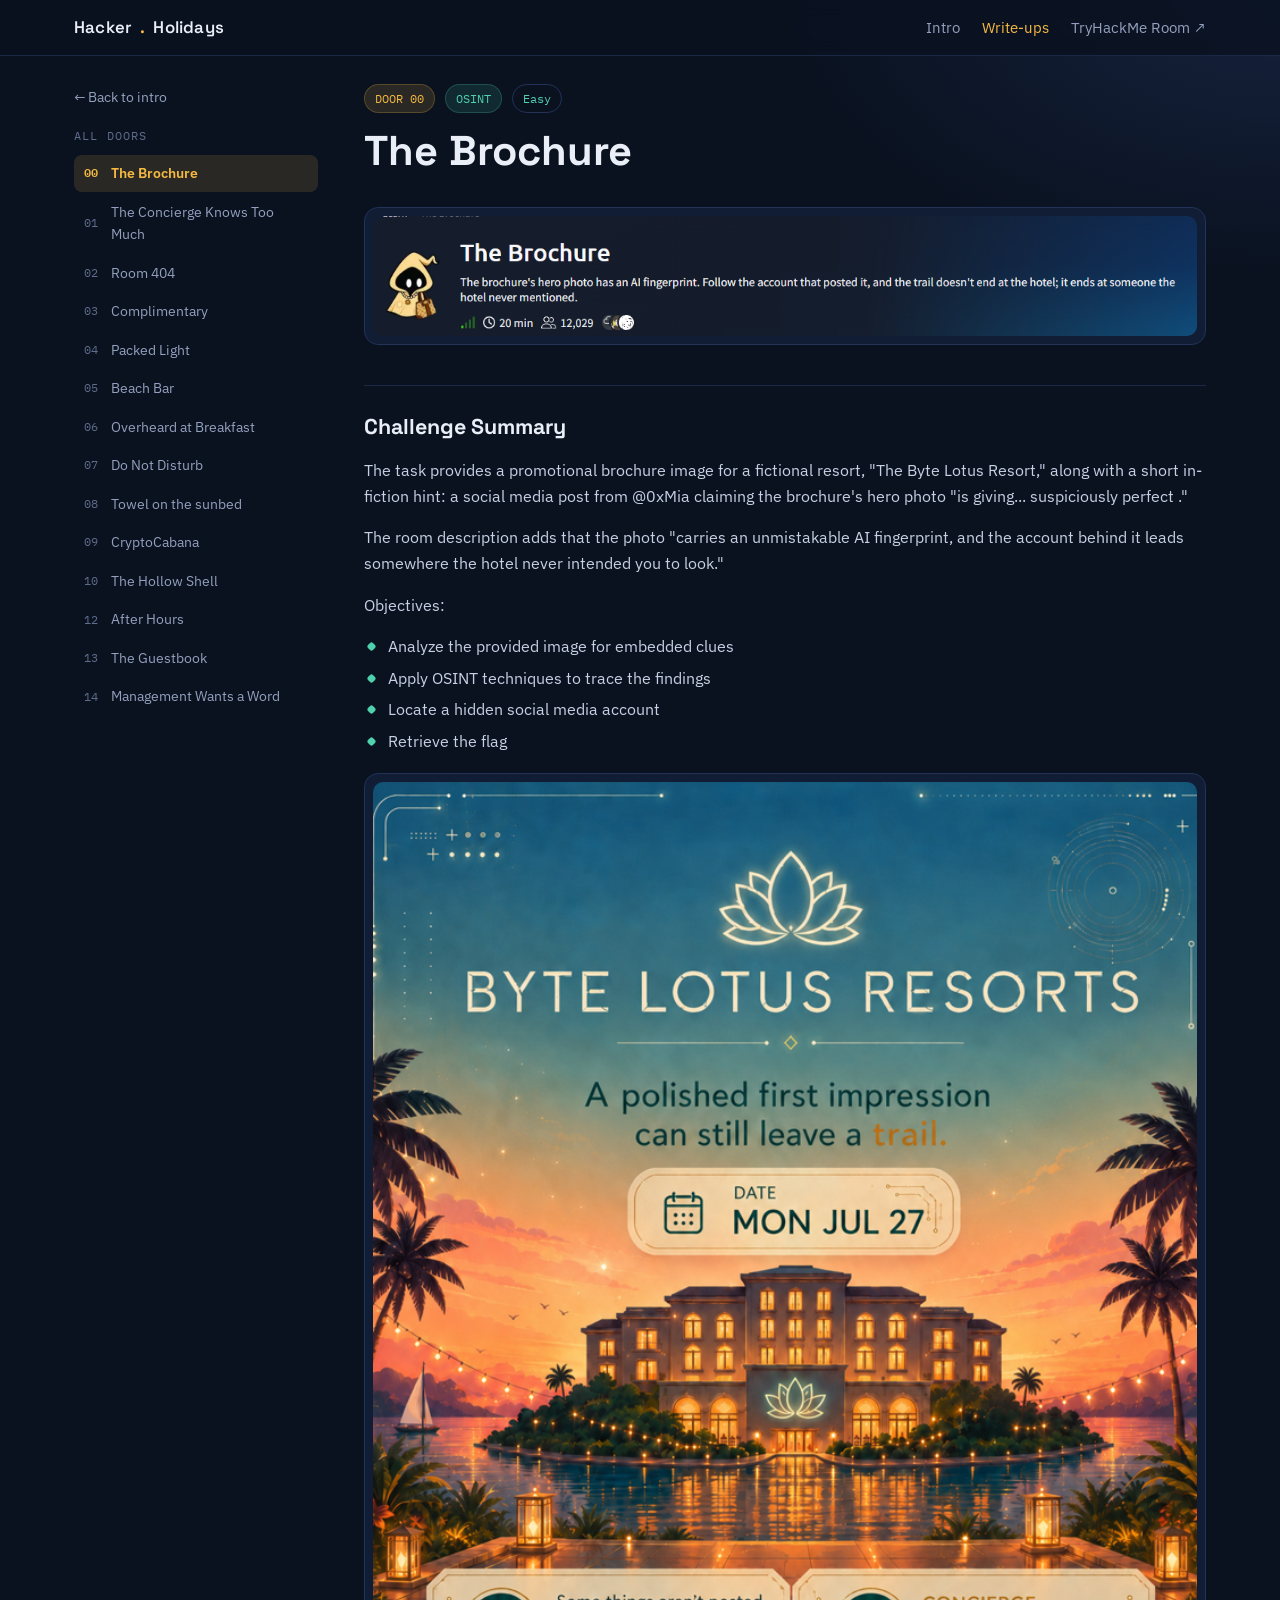
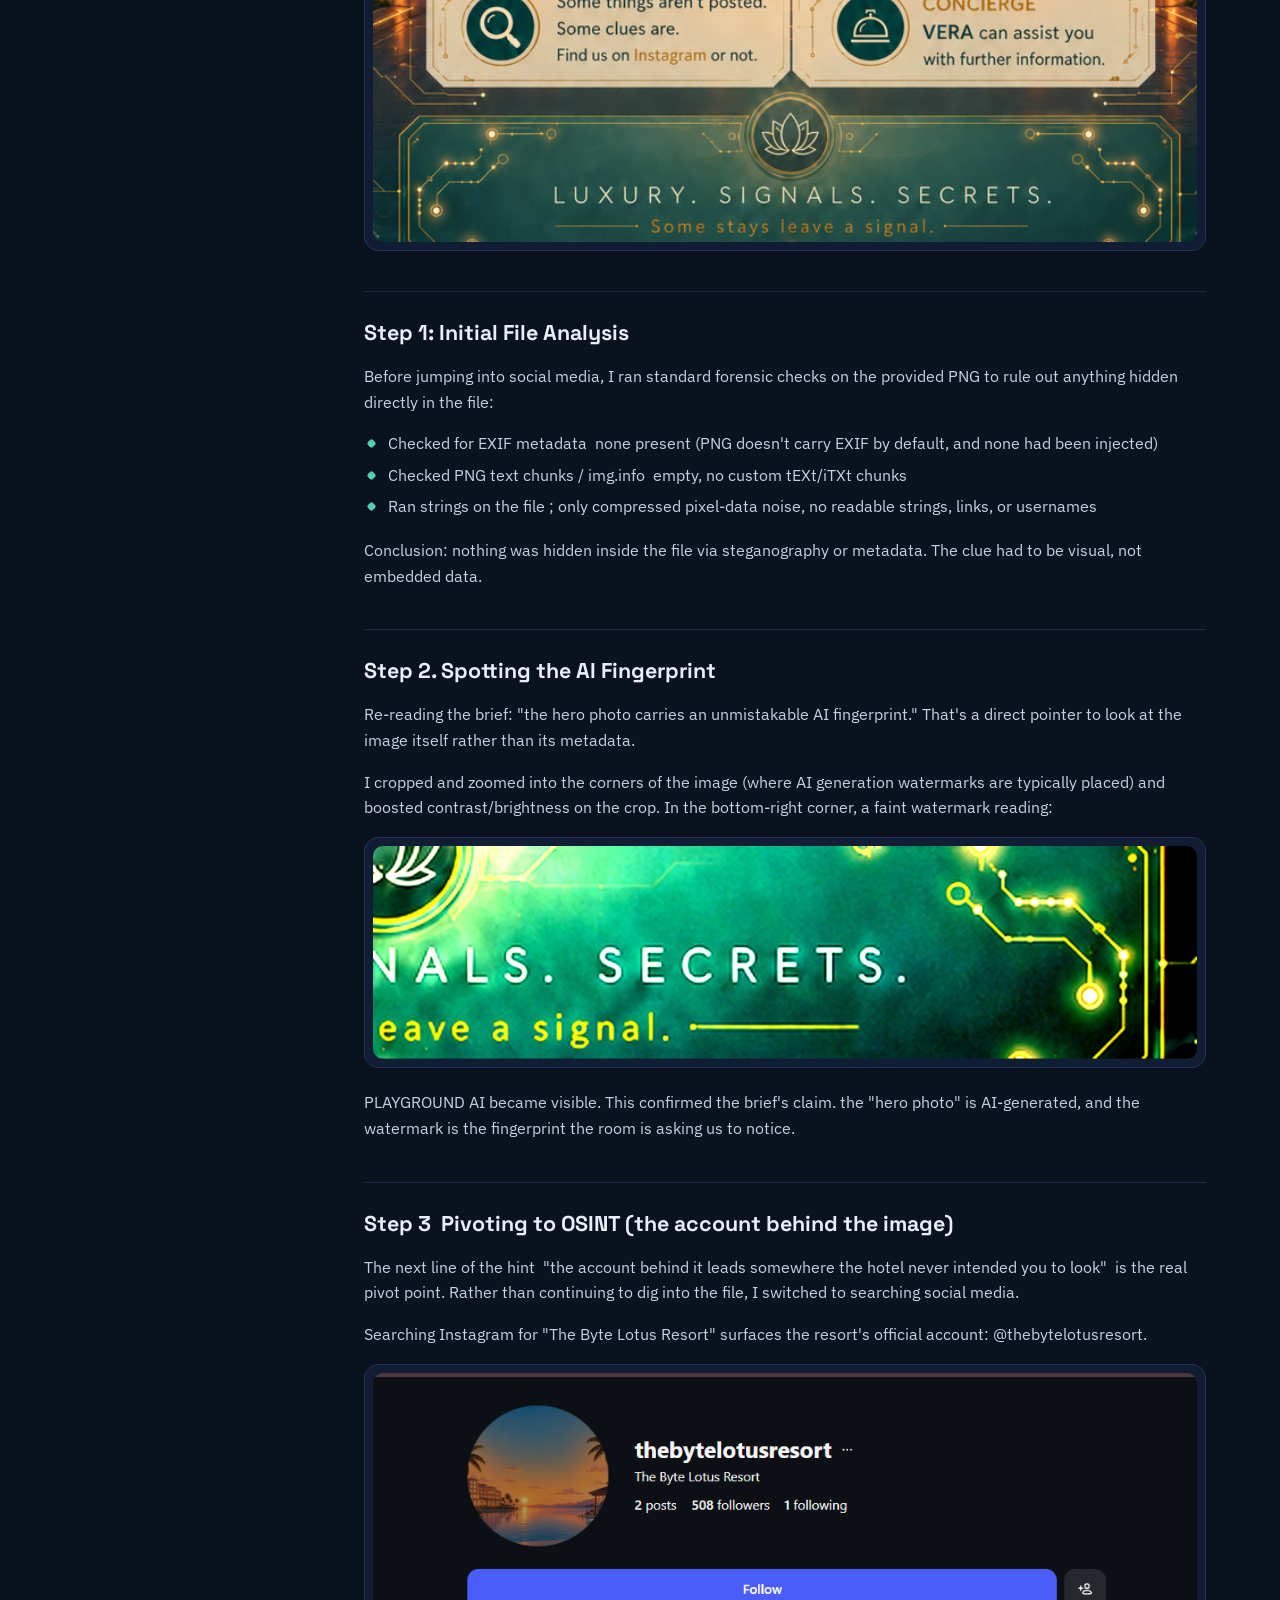
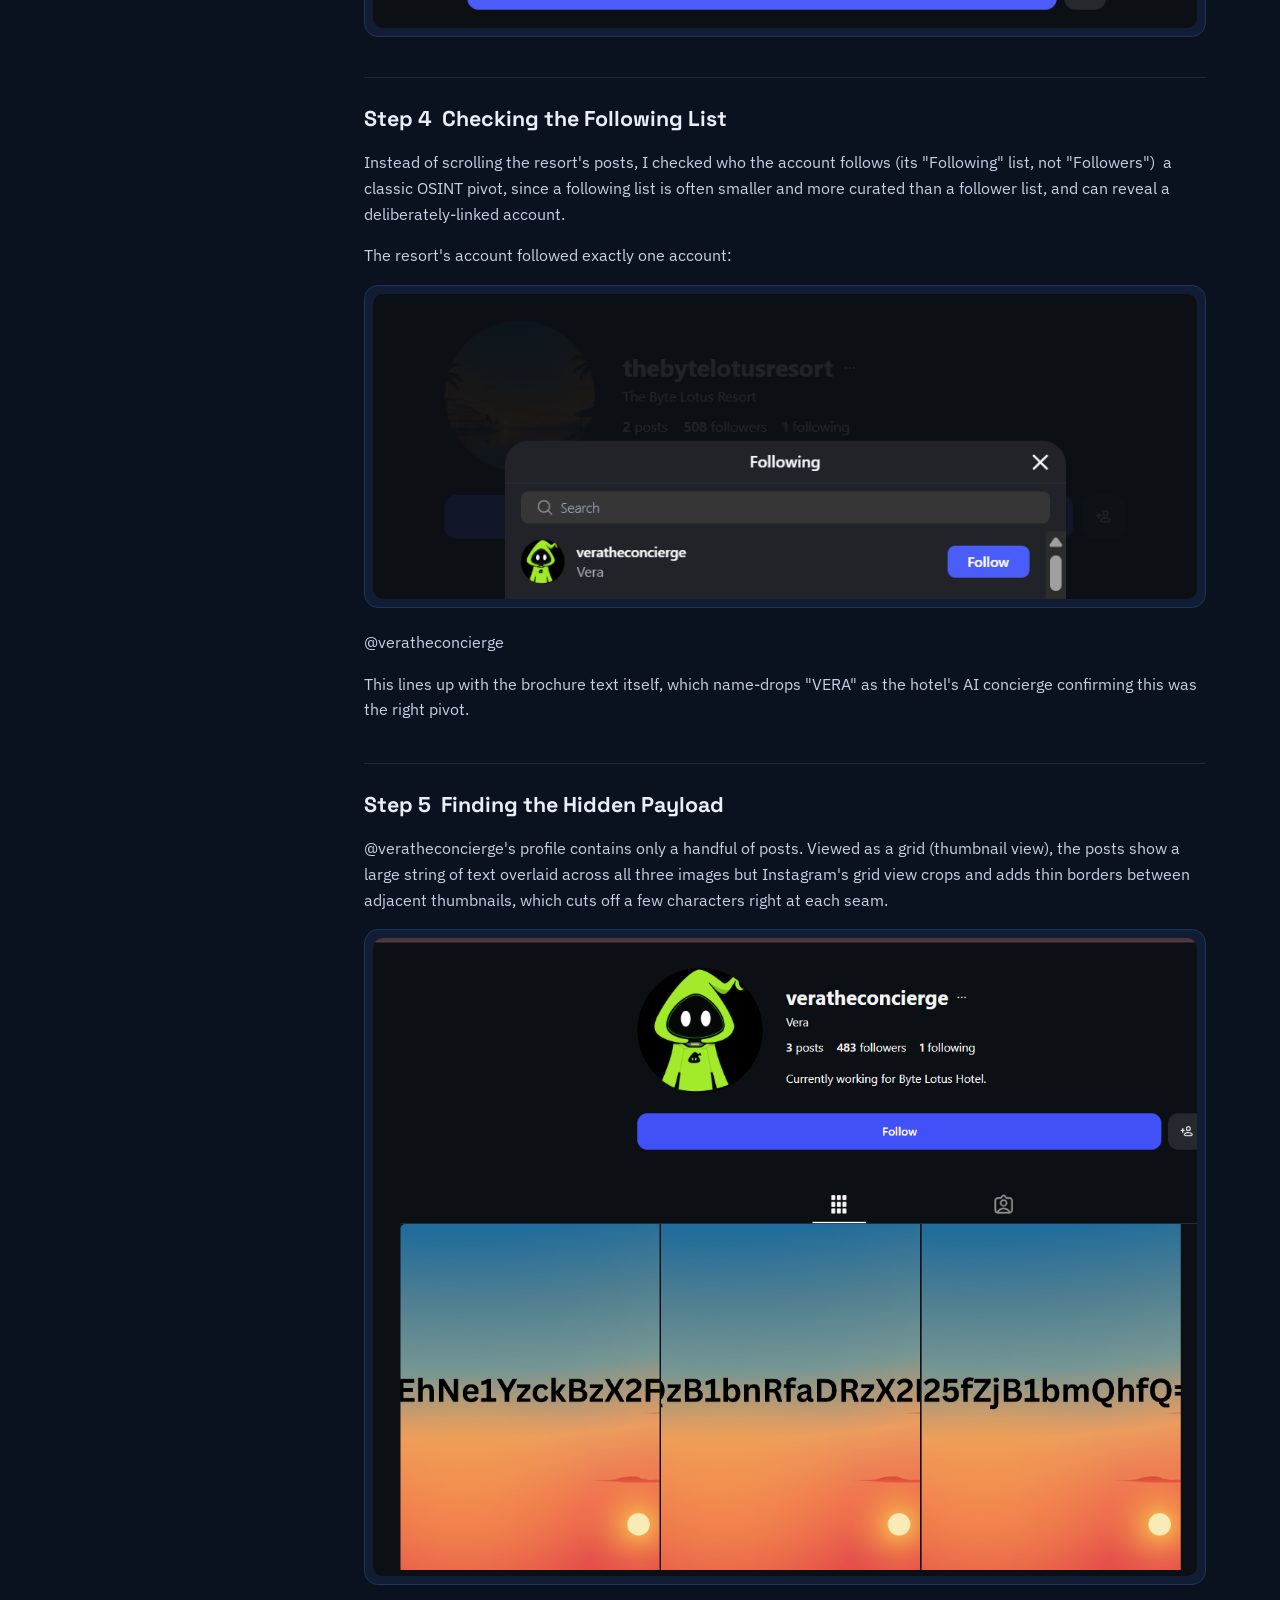
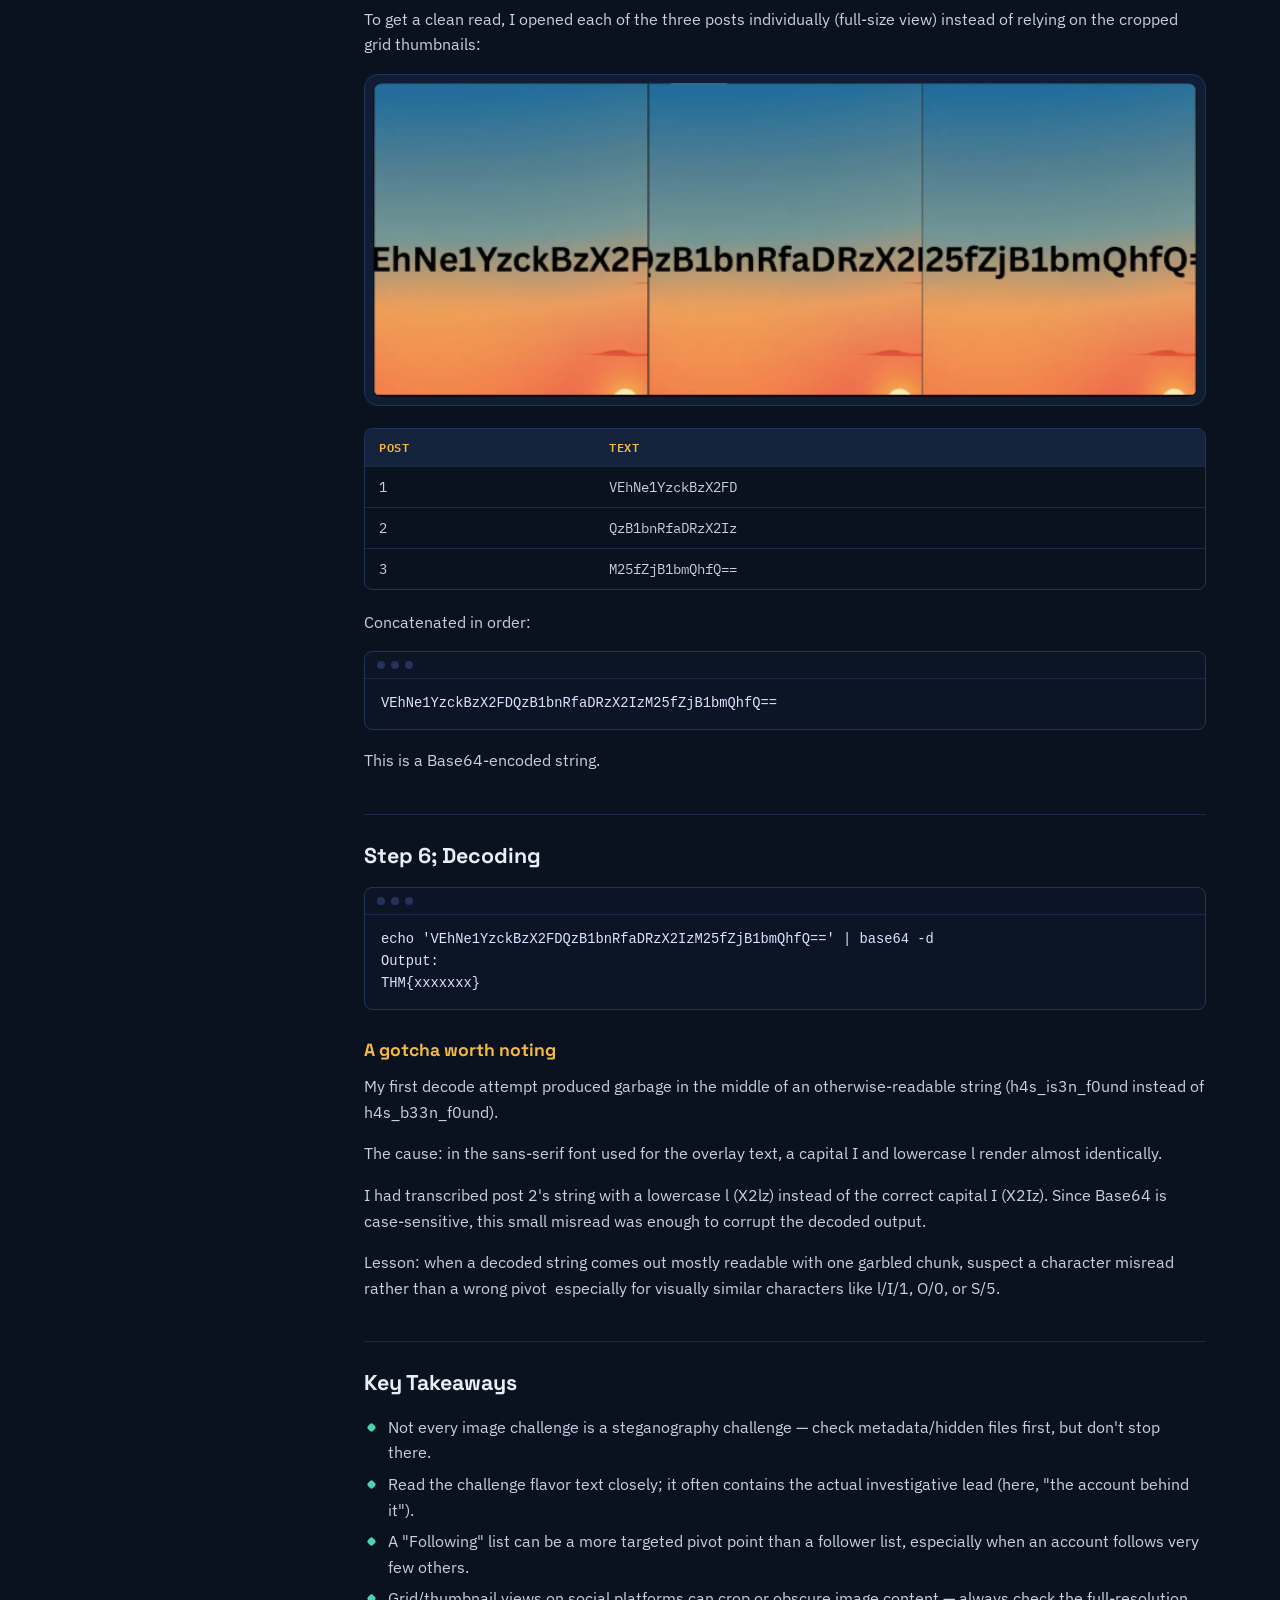
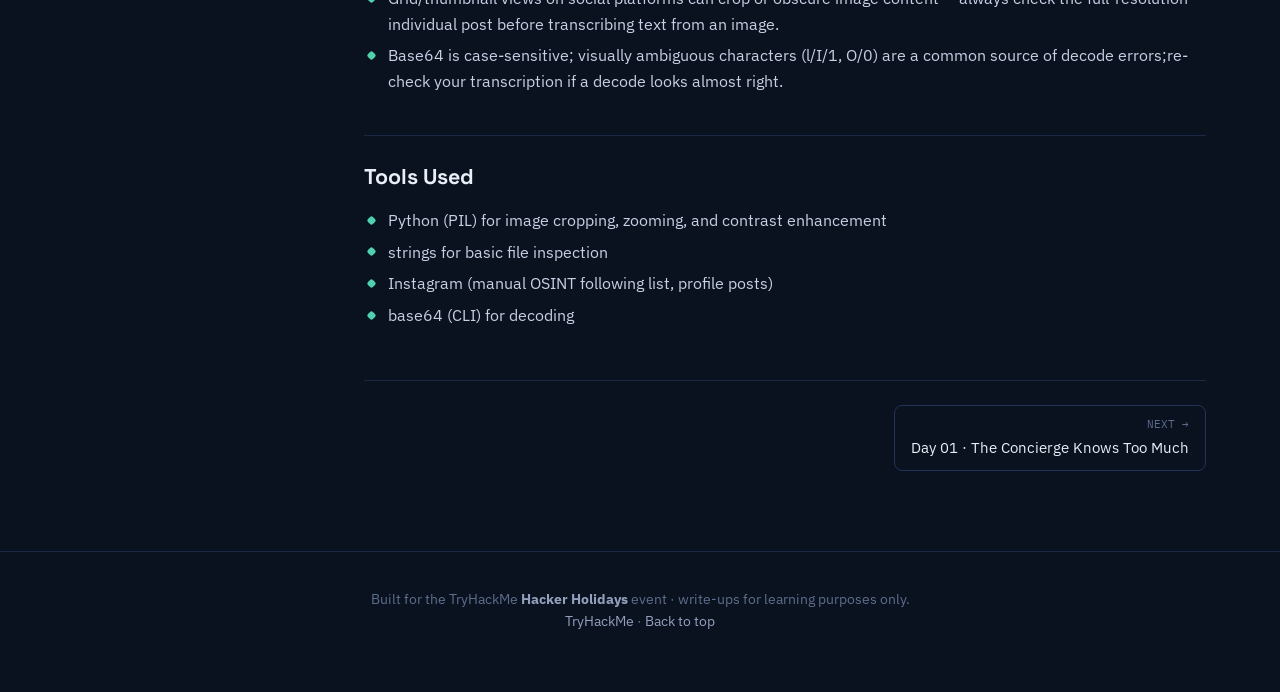
==== days/day-0.html @ 232a3349 "Designing and styling the layout" ====
<!doctype html>
<html lang="en">
<head>
<meta charset="UTF-8">
<meta name="viewport" content="width=device-width, initial-scale=1">
<title>Day 00 · The Brochure — Hacker Holidays</title>
<meta name="description" content="Write-ups for TryHackMe's Hacker Holidays 13-day CTF: OSINT, AI security, web exploitation, cloud, forensics and boot2root.">
<link rel="preconnect" href="https://fonts.googleapis.com">
<link rel="preconnect" href="https://fonts.gstatic.com" crossorigin>
<link href="https://fonts.googleapis.com/css2?family=Space+Grotesk:wght@500;600;700&family=IBM+Plex+Sans:wght@400;500;600&family=IBM+Plex+Mono:wght@400;500;600&display=swap" rel="stylesheet">
<link rel="stylesheet" href="../styles.css">

</head>
<body>
<header class="topbar">
  <div class="topbar-inner">
    <a class="brand" href="../index.html">Hacker<span class="dot">.</span>Holidays</a>
    <nav class="topnav">
      <a href="../index.html">Intro</a>
      <a href="../index.html#doors" class="current">Write-ups</a>
      <a href="https://tryhackme.com/room/hackerholidays" target="_blank" rel="noopener">TryHackMe Room ↗</a>
    </nav>
  </div>
</header>
<div class="day-shell">
  <aside class="sidebar">
  <a class="back" href="../index.html">← Back to intro</a>
  <button class="mobile-toggle" type="button">Jump to a day <span class="arrow">▾</span></button>
  <div class="sidebar-title">All doors</div>
  <ul><li><a class="active" href="day-0.html"><span class="n">00</span>The Brochure</a></li><li><a class="" href="day-1.html"><span class="n">01</span>The Concierge Knows Too Much</a></li><li><a class="" href="day-2.html"><span class="n">02</span>Room 404</a></li><li><a class="" href="day-3.html"><span class="n">03</span>Complimentary</a></li><li><a class="" href="day-4.html"><span class="n">04</span>Packed Light</a></li><li><a class="" href="day-5.html"><span class="n">05</span>Beach Bar</a></li><li><a class="" href="day-6.html"><span class="n">06</span>Overheard at Breakfast</a></li><li><a class="" href="day-7.html"><span class="n">07</span>Do Not Disturb</a></li><li><a class="" href="day-8.html"><span class="n">08</span>Towel on the sunbed</a></li><li><a class="" href="day-9.html"><span class="n">09</span>CryptoCabana</a></li><li><a class="" href="day-10.html"><span class="n">10</span>The Hollow Shell</a></li><li><a class="" href="day-12.html"><span class="n">12</span>After Hours</a></li><li><a class="" href="day-13.html"><span class="n">13</span>The Guestbook</a></li><li><a class="" href="day-14.html"><span class="n">14</span>Management Wants a Word</a></li></ul>
</aside>
  <main class="day-main">
    <div class="day-header">
      <div class="badge-row">
        <span class="badge day">DOOR 00</span>
        <span class="badge cat">OSINT</span>
        <span class="badge diff-easy">Easy</span>
      </div>
      <h1>The Brochure</h1>
    </div>
    <div class="content">
      <figure class="shot"><img src="../images/image86.png" alt="" loading="lazy"></figure>
<h2>Challenge Summary</h2>
<p>The task provides a promotional brochure image for a fictional resort, &quot;The Byte Lotus Resort,&quot; along with a short in-fiction hint: a social media post from @0xMia claiming the brochure&#x27;s hero photo &quot;is giving... suspiciously perfect .&quot;</p>
<p>The room description adds that the photo &quot;carries an unmistakable AI fingerprint, and the account behind it leads somewhere the hotel never intended you to look.&quot;</p>
<p>Objectives:</p>
<ul><li>Analyze the provided image for embedded clues</li><li>Apply OSINT techniques to trace the findings</li><li>Locate a hidden social media account</li><li>Retrieve the flag</li></ul>
<figure class="shot"><img src="../images/image95.png" alt="" loading="lazy"></figure>
<h2>Step 1: Initial File Analysis</h2>
<p>Before jumping into social media, I ran standard forensic checks on the provided PNG to rule out anything hidden directly in the file:</p>
<ul><li>Checked for EXIF metadata  none present (PNG doesn&#x27;t carry EXIF by default, and none had been injected)</li><li>Checked PNG text chunks / img.info  empty, no custom tEXt/iTXt chunks</li><li>Ran strings on the file ; only compressed pixel-data noise, no readable strings, links, or usernames</li></ul>
<p>Conclusion: nothing was hidden inside the file via steganography or metadata. The clue had to be visual, not embedded data.</p>
<h2>Step 2. Spotting the AI Fingerprint</h2>
<p>Re-reading the brief: &quot;the hero photo carries an unmistakable AI fingerprint.&quot; That&#x27;s a direct pointer to look at the image itself rather than its metadata.</p>
<p>I cropped and zoomed into the corners of the image (where AI generation watermarks are typically placed) and boosted contrast/brightness on the crop. In the bottom-right corner, a faint watermark reading:</p>
<figure class="shot"><img src="../images/image96.png" alt="" loading="lazy"></figure>
<p>PLAYGROUND AI became visible. This confirmed the brief&#x27;s claim. the &quot;hero photo&quot; is AI-generated, and the watermark is the fingerprint the room is asking us to notice.</p>
<h2>Step 3  Pivoting to OSINT (the account behind the image)</h2>
<p>The next line of the hint  &quot;the account behind it leads somewhere the hotel never intended you to look&quot;  is the real pivot point. Rather than continuing to dig into the file, I switched to searching social media.</p>
<p>Searching Instagram for &quot;The Byte Lotus Resort&quot; surfaces the resort&#x27;s official account: @thebytelotusresort.</p>
<figure class="shot"><img src="../images/image46.png" alt="" loading="lazy"></figure>
<h2>Step 4  Checking the Following List</h2>
<p>Instead of scrolling the resort&#x27;s posts, I checked who the account follows (its &quot;Following&quot; list, not &quot;Followers&quot;)  a classic OSINT pivot, since a following list is often smaller and more curated than a follower list, and can reveal a deliberately-linked account.</p>
<p>The resort&#x27;s account followed exactly one account:</p>
<figure class="shot"><img src="../images/image31.png" alt="" loading="lazy"></figure>
<p>@veratheconcierge</p>
<p>This lines up with the brochure text itself, which name-drops &quot;VERA&quot; as the hotel&#x27;s AI concierge confirming this was the right pivot.</p>
<h2>Step 5  Finding the Hidden Payload</h2>
<p>@veratheconcierge&#x27;s profile contains only a handful of posts. Viewed as a grid (thumbnail view), the posts show a large string of text overlaid across all three images but Instagram&#x27;s grid view crops and adds thin borders between adjacent thumbnails, which cuts off a few characters right at each seam.</p>
<figure class="shot"><img src="../images/image62.png" alt="" loading="lazy"></figure>
<p>To get a clean read, I opened each of the three posts individually (full-size view) instead of relying on the cropped grid thumbnails:</p>
<figure class="shot"><img src="../images/image75.png" alt="" loading="lazy"></figure>
<div class="tbl-wrap"><table class="data"><thead><tr><th>Post</th><th>Text</th></tr></thead><tbody><tr><td>1</td><td>VEhNe1YzckBzX2FD</td></tr><tr><td>2</td><td>QzB1bnRfaDRzX2Iz</td></tr><tr><td>3</td><td>M25fZjB1bmQhfQ==</td></tr></tbody></table></div>
<p>Concatenated in order:</p>
<div class="code-block"><div class="code-bar"><span></span><span></span><span></span></div><pre>VEhNe1YzckBzX2FDQzB1bnRfaDRzX2IzM25fZjB1bmQhfQ==</pre></div>
<p>This is a Base64-encoded string.</p>
<h2>Step 6; Decoding</h2>
<div class="code-block"><div class="code-bar"><span></span><span></span><span></span></div><pre>echo &#x27;VEhNe1YzckBzX2FDQzB1bnRfaDRzX2IzM25fZjB1bmQhfQ==&#x27; | base64 -d
Output:
THM{xxxxxxx}</pre></div>
<h3>A gotcha worth noting</h3>
<p>My first decode attempt produced garbage in the middle of an otherwise-readable string (h4s_is3n_f0und instead of h4s_b33n_f0und).</p>
<p>The cause: in the sans-serif font used for the overlay text, a capital I and lowercase l render almost identically.</p>
<p>I had transcribed post 2&#x27;s string with a lowercase l (X2lz) instead of the correct capital I (X2Iz). Since Base64 is case-sensitive, this small misread was enough to corrupt the decoded output.</p>
<p>Lesson: when a decoded string comes out mostly readable with one garbled chunk, suspect a character misread rather than a wrong pivot  especially for visually similar characters like l/I/1, O/0, or S/5.</p>
<h2>Key Takeaways</h2>
<ul><li>Not every image challenge is a steganography challenge — check metadata/hidden files first, but don&#x27;t stop there.</li><li>Read the challenge flavor text closely; it often contains the actual investigative lead (here, &quot;the account behind it&quot;).</li><li>A &quot;Following&quot; list can be a more targeted pivot point than a follower list, especially when an account follows very few others.</li><li>Grid/thumbnail views on social platforms can crop or obscure image content — always check the full-resolution individual post before transcribing text from an image.</li><li>Base64 is case-sensitive; visually ambiguous characters (l/I/1, O/0) are a common source of decode errors;re-check your transcription if a decode looks almost right.</li></ul>
<h2>Tools Used</h2>
<ul><li>Python (PIL) for image cropping, zooming, and contrast enhancement</li><li>strings for basic file inspection</li><li>Instagram (manual OSINT following list, profile posts)</li><li>base64 (CLI) for decoding</li></ul>
    </div>
    <div class="day-pager"><span></span><a class="pager-btn next" href="day-1.html"><span class="lbl">Next →</span><span class="ttl">Day 01 · The Concierge Knows Too Much</span></a></div>
  </main>
</div>
<footer>
  <div class="wrap">
    Built for the TryHackMe <strong style="color:var(--text-muted)">Hacker Holidays</strong> event · write-ups for learning purposes only.<br>
    <a href="https://tryhackme.com" target="_blank" rel="noopener">TryHackMe</a> · <a href="../index.html">Back to top</a>
  </div>
</footer>

<script src="../script.js"></script>
</body>
</html>
---- styles.css ----
/* ============================================================
   Hacker Holidays — write-up site
   Design: midnight terminal x string-lights advent calendar
   ============================================================ */

:root{
  --bg:            #0A1220;
  --bg-soft:       #0D1830;
  --surface:       #111D34;
  --surface-2:     #16233d;
  --border:        #223258;
  --border-soft:   #1a2846;
  --text:          #E9EEF7;
  --text-muted:    #93a0bd;
  --text-dim:      #5f6d8c;
  --gold:          #F5B942;
  --gold-soft:     #f5b94222;
  --teal:          #4FD1AE;
  --teal-soft:     #4fd1ae1f;
  --red:           #EF6161;
  --red-soft:      #ef61611f;
  --amber-glow:    0 0 18px rgba(245,185,66,.35);

  --font-display: "Space Grotesk", "Segoe UI", sans-serif;
  --font-body:    "IBM Plex Sans", "Segoe UI", sans-serif;
  --font-mono:    "IBM Plex Mono", "SFMono-Regular", Consolas, monospace;

  --radius: 14px;
  --radius-sm: 8px;
  --maxw: 1180px;
}

*{ box-sizing:border-box; }
html{ scroll-behavior:smooth; }

body{
  margin:0;
  background:
    radial-gradient(1200px 600px at 15% -10%, #12203f 0%, transparent 60%),
    radial-gradient(900px 500px at 100% 0%, #16223d 0%, transparent 55%),
    var(--bg);
  color:var(--text);
  font-family:var(--font-body);
  font-size:16px;
  line-height:1.6;
  -webkit-font-smoothing:antialiased;
}

a{ color:var(--gold); text-decoration:none; }
a:hover{ text-decoration:underline; }
img{ max-width:100%; display:block; }

::selection{ background:var(--gold); color:#141414; }

:focus-visible{
  outline:2px solid var(--gold);
  outline-offset:3px;
  border-radius:4px;
}

/* ---------- string lights divider (signature element) ---------- */
.lights{
  display:flex;
  align-items:center;
  gap:0;
  width:100%;
  max-width:520px;
  margin:0 auto;
  padding:0 8px;
}
.lights svg{ width:100%; height:28px; display:block; }
.lights .bulb{ animation:twinkle 3.2s ease-in-out infinite; }
.lights .bulb:nth-child(odd){ animation-delay:.6s; }
.lights .bulb:nth-child(3n){ animation-delay:1.4s; }
@keyframes twinkle{
  0%,100%{ opacity:.55; }
  50%{ opacity:1; }
}
@media (prefers-reduced-motion: reduce){
  .lights .bulb{ animation:none; }
}

/* ---------- top nav ---------- */
.topbar{
  position:sticky; top:0; z-index:50;
  background:rgba(10,18,32,.82);
  backdrop-filter:blur(10px);
  border-bottom:1px solid var(--border-soft);
}
.topbar-inner{
  max-width:var(--maxw);
  margin:0 auto;
  padding:14px 24px;
  display:flex;
  align-items:center;
  justify-content:space-between;
  gap:16px;
}
.brand{
  display:flex;
  align-items:baseline;
  gap:8px;
  font-family:var(--font-display);
  font-weight:600;
  font-size:1.05rem;
  color:var(--text);
  letter-spacing:.2px;
}
.brand .dot{ color:var(--gold); }
.brand:hover{ text-decoration:none; }
.topnav{
  display:flex; gap:22px; font-size:.92rem; color:var(--text-muted);
}
.topnav a{ color:var(--text-muted); }
.topnav a:hover{ color:var(--gold); text-decoration:none; }
.topnav a.current{ color:var(--gold); }

/* ---------- layout shells ---------- */
.wrap{ max-width:var(--maxw); margin:0 auto; padding:0 24px; }

/* ---------- hero ---------- */
.hero{
  padding:72px 0 40px;
  text-align:center;
}
.eyebrow{
  display:inline-flex;
  align-items:center;
  gap:8px;
  font-family:var(--font-mono);
  font-size:.78rem;
  letter-spacing:.14em;
  text-transform:uppercase;
  color:var(--teal);
  background:var(--teal-soft);
  border:1px solid #4fd1ae3a;
  padding:6px 14px;
  border-radius:999px;
  margin-bottom:22px;
}
.eyebrow .pulse{
  width:6px; height:6px; border-radius:50%;
  background:var(--teal);
  box-shadow:0 0 0 0 rgba(79,209,174,.6);
  animation:pulse 2s infinite;
}
@keyframes pulse{
  0%{ box-shadow:0 0 0 0 rgba(79,209,174,.55); }
  70%{ box-shadow:0 0 0 8px rgba(79,209,174,0); }
  100%{ box-shadow:0 0 0 0 rgba(79,209,174,0); }
}
.hero h1{
  font-family:var(--font-display);
  font-size:clamp(2.4rem, 5.5vw, 4.2rem);
  line-height:1.05;
  margin:0 0 14px;
  letter-spacing:-.01em;
}
.hero h1 .accent{ color:var(--gold); }
.hero p.sub{
  max-width:640px;
  margin:0 auto 34px;
  color:var(--text-muted);
  font-size:1.08rem;
}
.hero .lights{ margin-bottom:8px; }

/* ---------- stat strip ---------- */
.stats{
  display:grid;
  grid-template-columns:repeat(4,1fr);
  gap:1px;
  background:var(--border-soft);
  border:1px solid var(--border-soft);
  border-radius:var(--radius);
  overflow:hidden;
  max-width:840px;
  margin:0 auto 64px;
}
.stat{
  background:var(--bg-soft);
  padding:22px 14px;
  text-align:center;
}
.stat .num{
  font-family:var(--font-display);
  font-size:1.9rem;
  color:var(--gold);
  font-weight:600;
}
.stat .label{
  font-size:.76rem;
  color:var(--text-muted);
  text-transform:uppercase;
  letter-spacing:.08em;
  margin-top:4px;
}
@media (max-width:640px){
  .stats{ grid-template-columns:repeat(2,1fr); }
}

/* ---------- intro / about section ---------- */
.intro-section{
  padding:0 0 56px;
}
.intro-card{
  background:linear-gradient(180deg, var(--surface), var(--surface-2));
  border:1px solid var(--border);
  border-radius:var(--radius);
  padding:36px clamp(20px,4vw,48px);
  max-width:840px;
  margin:0 auto;
}
.intro-card h2{
  font-family:var(--font-display);
  font-size:1.5rem;
  margin:0 0 16px;
  display:flex; align-items:center; gap:10px;
}
.intro-card h2::before{
  content:"";
  width:8px; height:8px;
  background:var(--gold);
  box-shadow:var(--amber-glow);
  border-radius:2px;
  display:inline-block;
}
.intro-card p{ color:var(--text-muted); margin:0 0 14px; }
.intro-card p:last-child{ margin-bottom:0; }
.intro-card strong{ color:var(--text); }

/* ---------- section headers ---------- */
.section-head{
  display:flex; align-items:baseline; justify-content:space-between;
  max-width:var(--maxw); margin:0 auto 24px; gap:16px; flex-wrap:wrap;
}
.section-head h2{
  font-family:var(--font-display);
  font-size:1.6rem;
  margin:0;
}
.section-head .hint{ color:var(--text-dim); font-size:.88rem; font-family:var(--font-mono); }

/* ---------- door / challenge grid ---------- */
.door-grid{
  display:grid;
  grid-template-columns:repeat(auto-fill, minmax(280px,1fr));
  gap:18px;
  padding-bottom:80px;
}
.door{
  position:relative;
  background:var(--surface);
  border:1px solid var(--border);
  border-radius:var(--radius);
  padding:22px 20px 20px;
  display:flex;
  flex-direction:column;
  gap:12px;
  transition:transform .18s ease, border-color .18s ease, box-shadow .18s ease;
  overflow:hidden;
}
.door::before{
  content:"";
  position:absolute; inset:0 0 auto 0; height:2px;
  background:linear-gradient(90deg, transparent, var(--gold), transparent);
  opacity:0; transition:opacity .18s ease;
}
.door:hover{
  transform:translateY(-3px);
  border-color:#3a4c78;
  box-shadow:0 10px 30px -12px rgba(0,0,0,.55);
  text-decoration:none;
}
.door:hover::before{ opacity:1; }
.door-top{ display:flex; align-items:center; justify-content:space-between; }
.door-num{
  font-family:var(--font-mono);
  font-size:.78rem;
  color:var(--text-dim);
  letter-spacing:.06em;
}
.door-num b{ color:var(--gold); font-size:1rem; }
.door h3{
  font-family:var(--font-display);
  font-size:1.18rem;
  margin:0;
  color:var(--text);
  line-height:1.3;
}
.door .cat{
  font-size:.82rem;
  color:var(--teal);
  font-family:var(--font-mono);
}
.door-meta{ margin-top:auto; display:flex; align-items:center; justify-content:space-between; }
.diff{ display:flex; align-items:center; gap:4px; }
.diff .pip{ width:7px; height:7px; border-radius:50%; background:var(--border); }
.diff .pip.on.easy{ background:var(--teal); }
.diff .pip.on.medium{ background:var(--gold); }
.diff .pip.on.hard{ background:var(--red); }
.diff-label{ font-size:.72rem; color:var(--text-dim); text-transform:uppercase; letter-spacing:.06em; }
.door-arrow{ color:var(--text-dim); font-family:var(--font-mono); font-size:1rem; }
.door:hover .door-arrow{ color:var(--gold); }

/* ---------- footer ---------- */
footer{
  border-top:1px solid var(--border-soft);
  padding:36px 0 60px;
  text-align:center;
  color:var(--text-dim);
  font-size:.86rem;
}
footer a{ color:var(--text-muted); }

/* ============================================================
   Day / write-up page
   ============================================================ */
.day-shell{
  display:grid;
  grid-template-columns:250px minmax(0,1fr);
  gap:40px;
  max-width:var(--maxw);
  margin:0 auto;
  padding:28px 24px 80px;
  align-items:start;
}
.sidebar{
  position:sticky; top:76px;
  max-height:calc(100vh - 96px);
  overflow-y:auto;
  padding-right:6px;
}
.sidebar-title{
  font-family:var(--font-mono);
  font-size:.72rem;
  letter-spacing:.1em;
  text-transform:uppercase;
  color:var(--text-dim);
  margin:0 0 10px;
}
.sidebar ul{ list-style:none; margin:0 0 22px; padding:0; display:flex; flex-direction:column; gap:2px; }
.sidebar li a{
  display:flex; align-items:center; gap:10px;
  padding:7px 10px;
  border-radius:var(--radius-sm);
  color:var(--text-muted);
  font-size:.88rem;
}
.sidebar li a:hover{ background:var(--surface); text-decoration:none; color:var(--text); }
.sidebar li a.active{
  background:var(--gold-soft);
  color:var(--gold);
  font-weight:600;
}
.sidebar li a .n{ font-family:var(--font-mono); font-size:.78rem; color:var(--text-dim); width:1.4em; }
.sidebar li a.active .n{ color:var(--gold); }
.sidebar .back{
  display:inline-flex; align-items:center; gap:6px;
  font-size:.85rem; color:var(--text-muted); margin-bottom:18px;
}

.day-main{ min-width:0; }
.day-header{ margin-bottom:32px; }
.day-header .badge-row{
  display:flex; align-items:center; gap:10px; flex-wrap:wrap;
  margin-bottom:14px;
}
.badge{
  font-family:var(--font-mono);
  font-size:.76rem;
  padding:4px 10px;
  border-radius:999px;
  border:1px solid var(--border);
  color:var(--text-muted);
}
.badge.day{ color:var(--gold); border-color:#f5b9423a; background:var(--gold-soft); }
.badge.cat{ color:var(--teal); border-color:#4fd1ae3a; background:var(--teal-soft); }
.badge.diff-easy{ color:var(--teal); }
.badge.diff-medium{ color:var(--gold); }
.badge.diff-hard{ color:var(--red); border-color:#ef61613a; background:var(--red-soft); }
.day-header h1{
  font-family:var(--font-display);
  font-size:clamp(1.8rem,3.4vw,2.6rem);
  margin:0;
  line-height:1.15;
}

.content h2{
  font-family:var(--font-display);
  font-size:1.34rem;
  margin:40px 0 14px;
  padding-top:6px;
  border-top:1px solid var(--border-soft);
  padding-top:24px;
}
.content h2:first-child{ border-top:none; padding-top:0; margin-top:0; }
.content h3{
  font-family:var(--font-display);
  font-size:1.1rem;
  color:var(--gold);
  margin:26px 0 10px;
}
.content p{ color:#c7d0e3; margin:0 0 16px; }
.content ul, .content ol{ color:#c7d0e3; margin:0 0 18px; padding-left:22px; }
.content li{ margin-bottom:6px; }
.content ul{ list-style:none; padding-left:4px; }
.content ul li{ position:relative; padding-left:20px; }
.content ul li::before{
  content:"";
  position:absolute; left:0; top:.55em;
  width:7px; height:7px;
  background:var(--teal);
  border-radius:2px;
  transform:rotate(45deg);
}
.content ol{ padding-left:22px; }
.content ol li::marker{ color:var(--gold); font-family:var(--font-mono); font-size:.9em; }
.content a{ color:var(--gold); text-underline-offset:2px; }
.content strong{ color:var(--text); }

.code-block{
  background:#0c1526;
  border:1px solid var(--border);
  border-radius:var(--radius-sm);
  margin:0 0 18px;
  overflow-x:auto;
  font-family:var(--font-mono);
  font-size:.86rem;
  color:#d6e6ff;
  position:relative;
}
.code-block .code-bar{
  display:flex; gap:6px;
  padding:9px 12px;
  border-bottom:1px solid var(--border-soft);
}
.code-block .code-bar span{
  width:8px; height:8px; border-radius:50%;
  background:var(--border);
}
.code-block pre{
  margin:0; padding:14px 16px;
  white-space:pre-wrap; word-break:break-word;
}
.inline-code{
  font-family:var(--font-mono);
  background:var(--surface-2);
  border:1px solid var(--border-soft);
  padding:1px 6px;
  border-radius:5px;
  font-size:.88em;
  color:var(--teal);
}

figure.shot{
  margin:0 0 22px;
  background:var(--surface);
  border:1px solid var(--border);
  border-radius:var(--radius);
  padding:8px;
}
figure.shot img{
  border-radius:calc(var(--radius) - 4px);
  width:100%;
  height:auto;
}
figure.shot figcaption{
  font-size:.82rem;
  color:var(--text-dim);
  padding:10px 6px 2px;
  font-family:var(--font-mono);
}
.shot-row{
  display:grid;
  grid-template-columns:1fr 1fr;
  gap:16px;
}
@media (max-width:640px){ .shot-row{ grid-template-columns:1fr; } }

.tbl-wrap{ overflow-x:auto; margin:0 0 20px; border-radius:var(--radius-sm); border:1px solid var(--border); }
table.data{
  border-collapse:collapse;
  width:100%;
  font-family:var(--font-mono);
  font-size:.86rem;
}
table.data th, table.data td{
  border-bottom:1px solid var(--border-soft);
  padding:9px 14px;
  text-align:left;
  color:#c7d0e3;
}
table.data th{
  background:var(--surface-2);
  color:var(--gold);
  font-weight:600;
  text-transform:uppercase;
  font-size:.72rem;
  letter-spacing:.06em;
}
table.data tr:last-child td{ border-bottom:none; }

.flag{
  display:inline-block;
  font-family:var(--font-mono);
  background:var(--red-soft);
  border:1px solid #ef61613a;
  color:#ffb3b3;
  padding:2px 8px;
  border-radius:5px;
}

.day-pager{
  display:flex; justify-content:space-between; align-items:center;
  gap:16px; margin-top:52px; padding-top:24px;
  border-top:1px solid var(--border-soft);
}
.pager-btn{
  display:flex; flex-direction:column; gap:2px;
  border:1px solid var(--border);
  border-radius:var(--radius-sm);
  padding:10px 16px;
  color:var(--text-muted);
  max-width:46%;
}
.pager-btn:hover{ border-color:var(--gold); text-decoration:none; }
.pager-btn .lbl{ font-family:var(--font-mono); font-size:.7rem; text-transform:uppercase; color:var(--text-dim); }
.pager-btn .ttl{ color:var(--text); font-size:.92rem; }
.pager-btn.next{ text-align:right; align-items:flex-end; margin-left:auto; }

.mobile-toggle{ display:none; }
@media (max-width:880px){
  .day-shell{ grid-template-columns:1fr; }
  .sidebar{ position:static; max-height:none; }
  .sidebar ul{ display:none; }
  .sidebar.open ul{ display:flex; }
  .mobile-toggle{
    display:flex; align-items:center; justify-content:space-between;
    width:100%;
    background:var(--surface);
    border:1px solid var(--border);
    color:var(--text);
    font-family:var(--font-mono);
    padding:10px 14px;
    border-radius:var(--radius-sm);
    margin-bottom:12px;
    cursor:pointer;
  }
  .topnav{ display:none; }
}
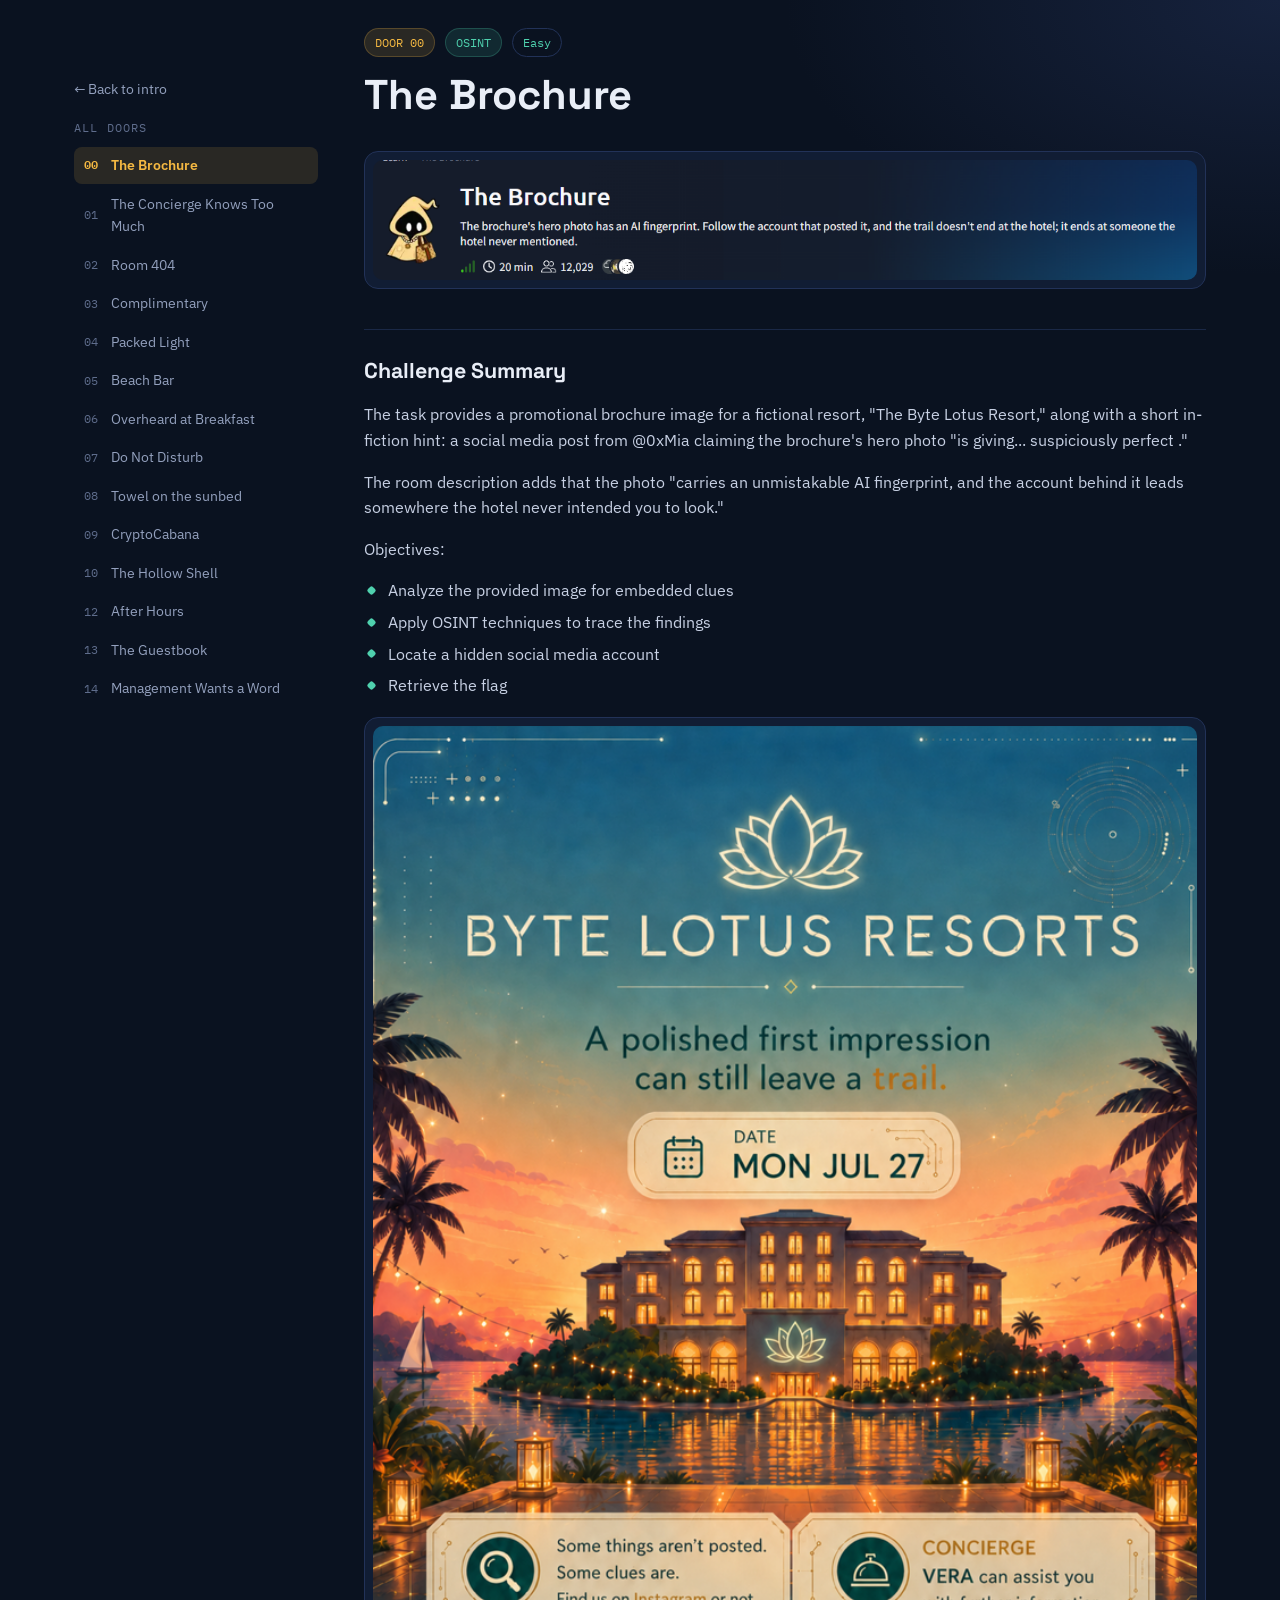
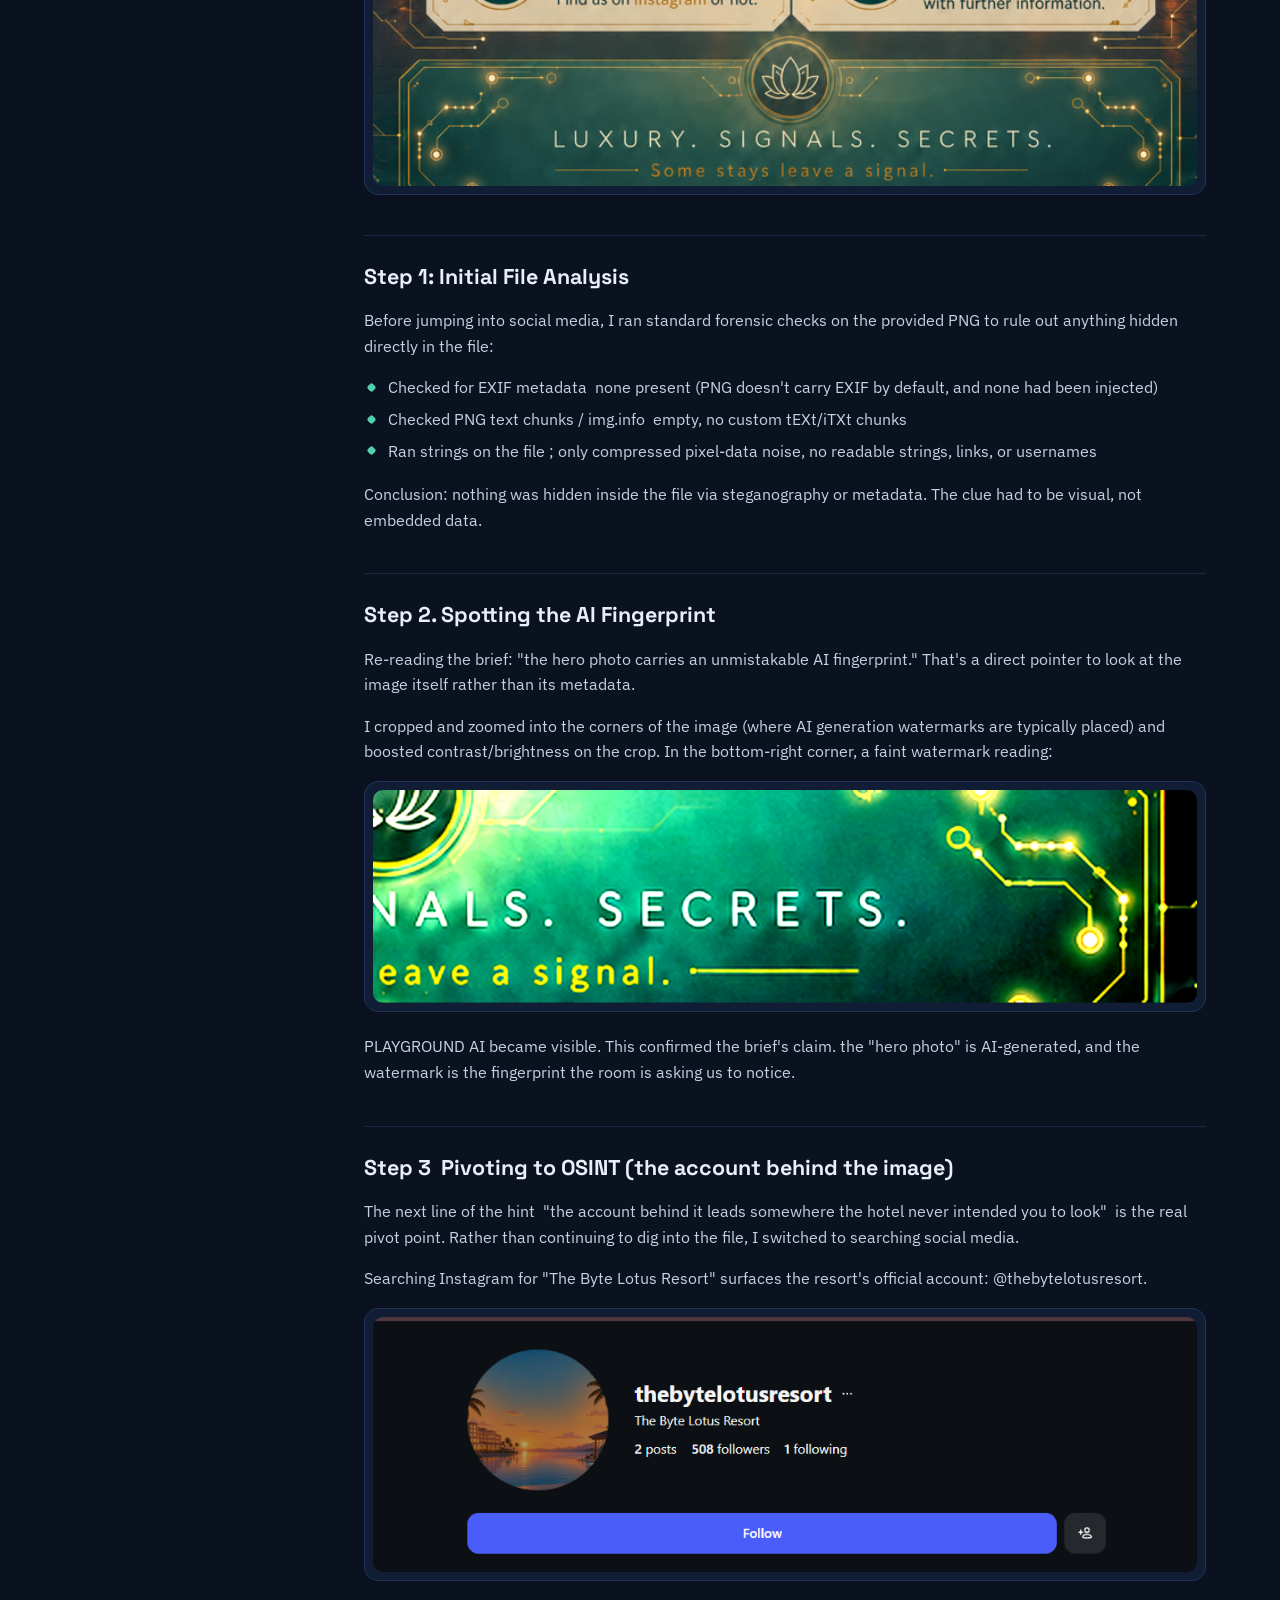
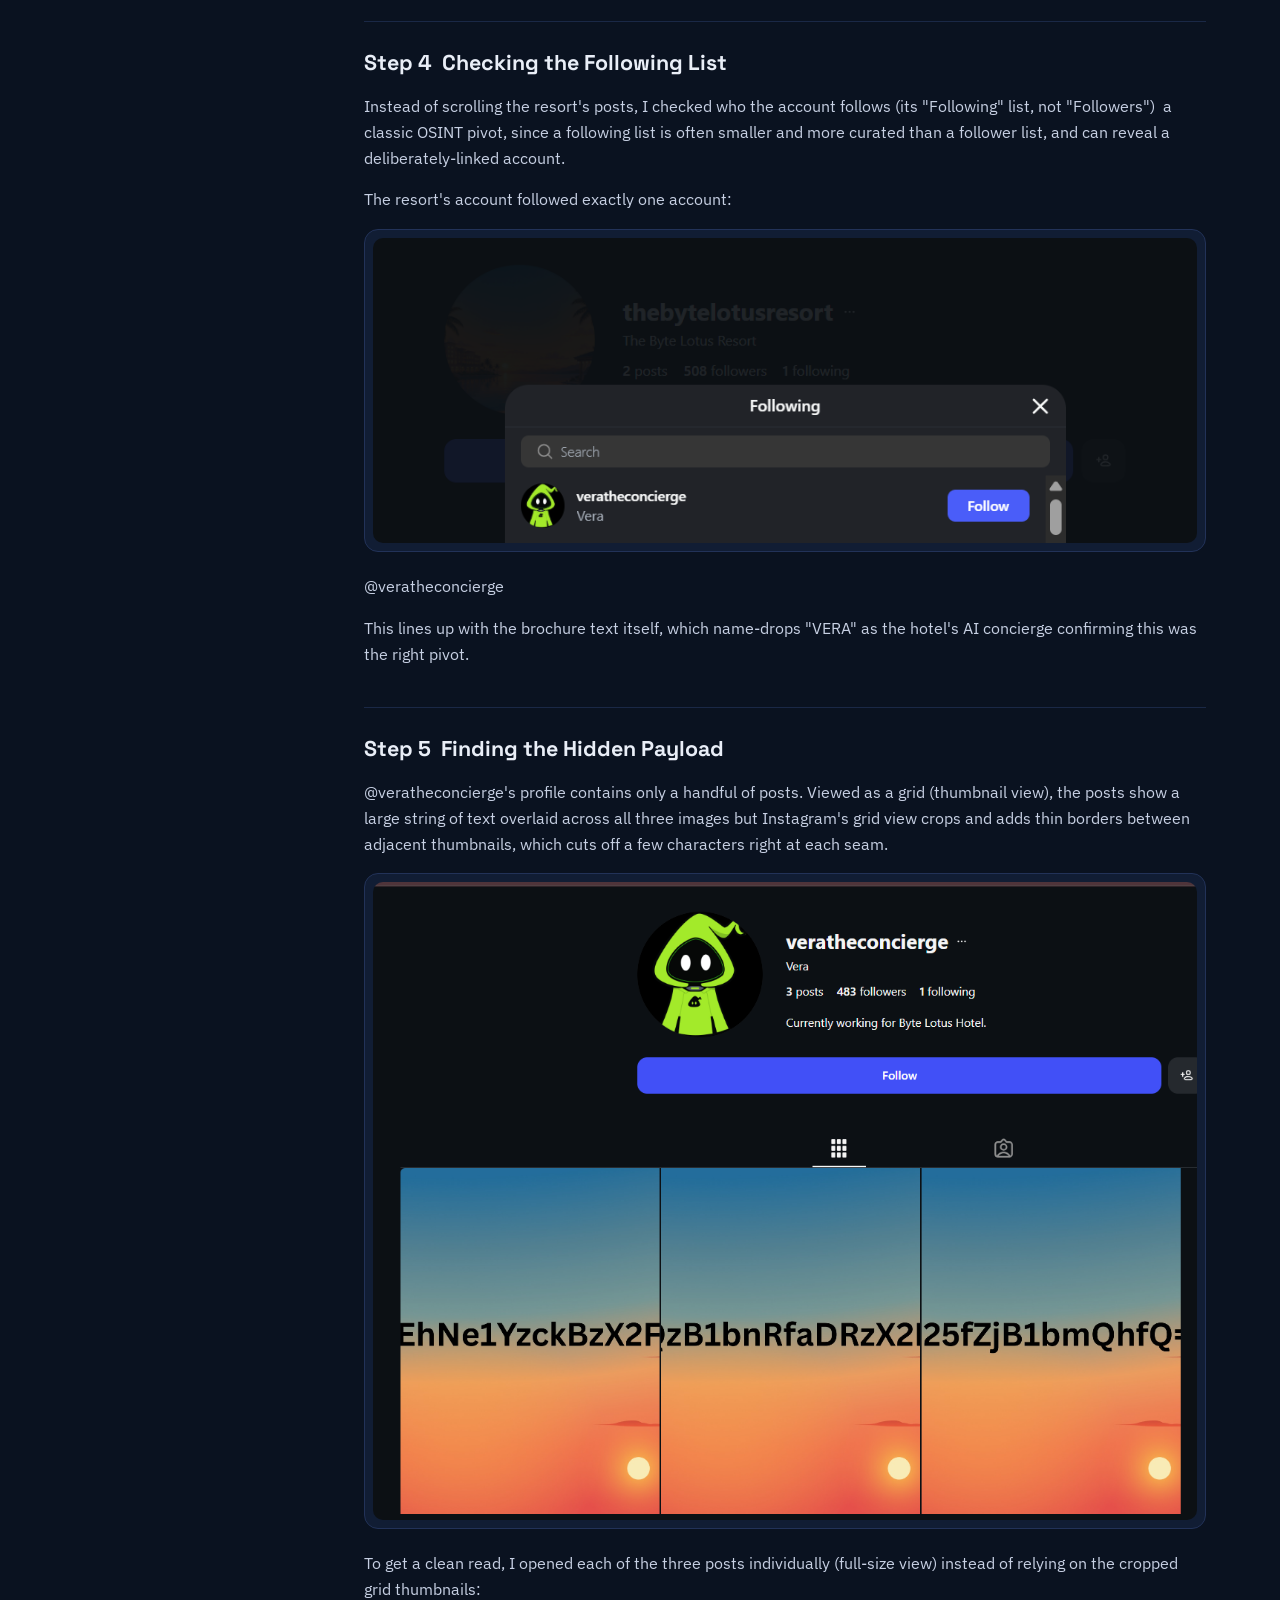
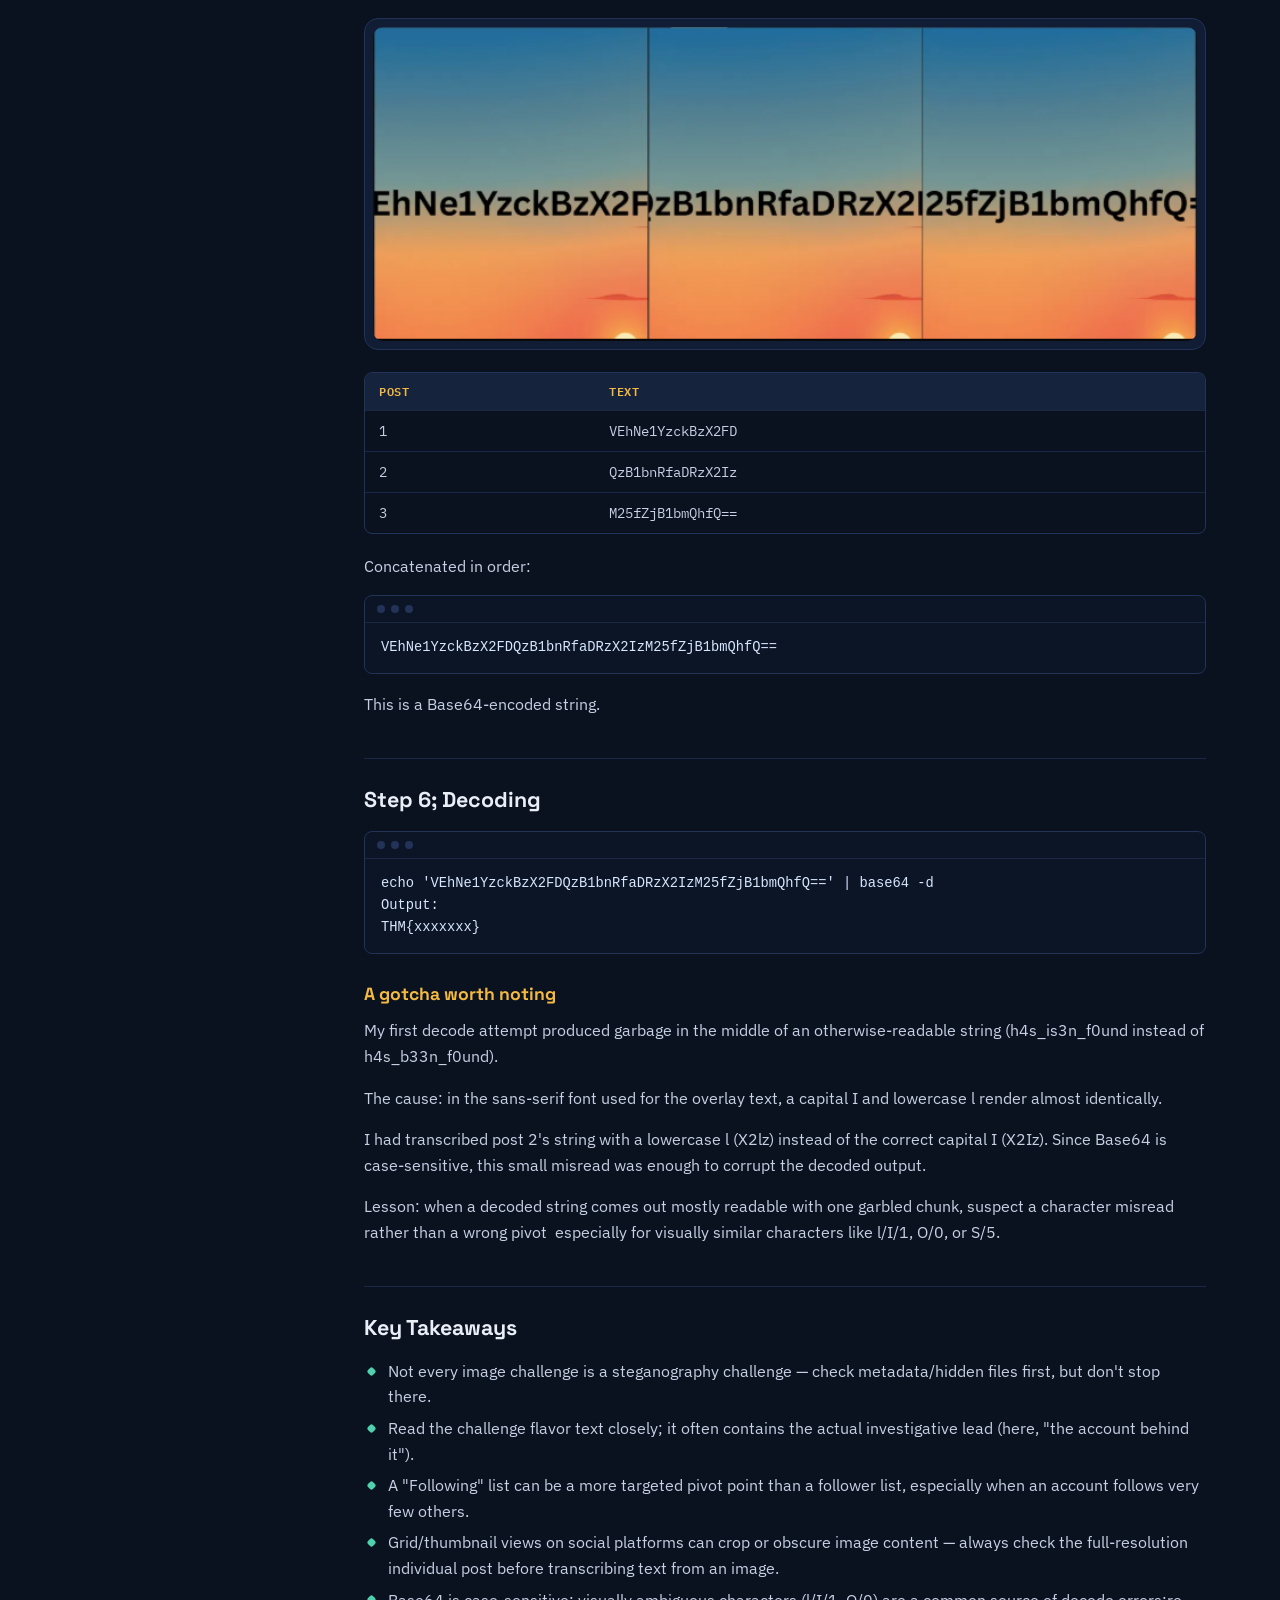
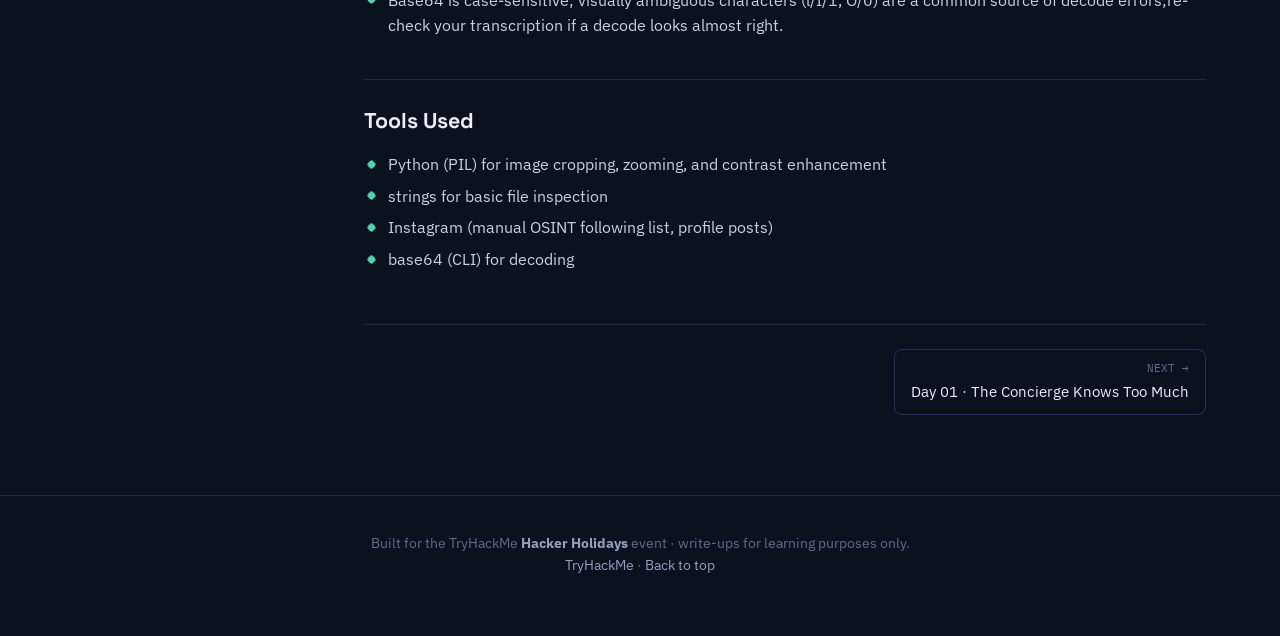
==== commit 1a2a1d39: "Removing the broken paths" ====
--- a/days/day-0.html
+++ b/days/day-0.html
@@ -12,16 +12,6 @@
 
 </head>
 <body>
-<header class="topbar">
-  <div class="topbar-inner">
-    <a class="brand" href="../index.html">Hacker<span class="dot">.</span>Holidays</a>
-    <nav class="topnav">
-      <a href="../index.html">Intro</a>
-      <a href="../index.html#doors" class="current">Write-ups</a>
-      <a href="https://tryhackme.com/room/hackerholidays" target="_blank" rel="noopener">TryHackMe Room ↗</a>
-    </nav>
-  </div>
-</header>
 <div class="day-shell">
   <aside class="sidebar">
   <a class="back" href="../index.html">← Back to intro</a>
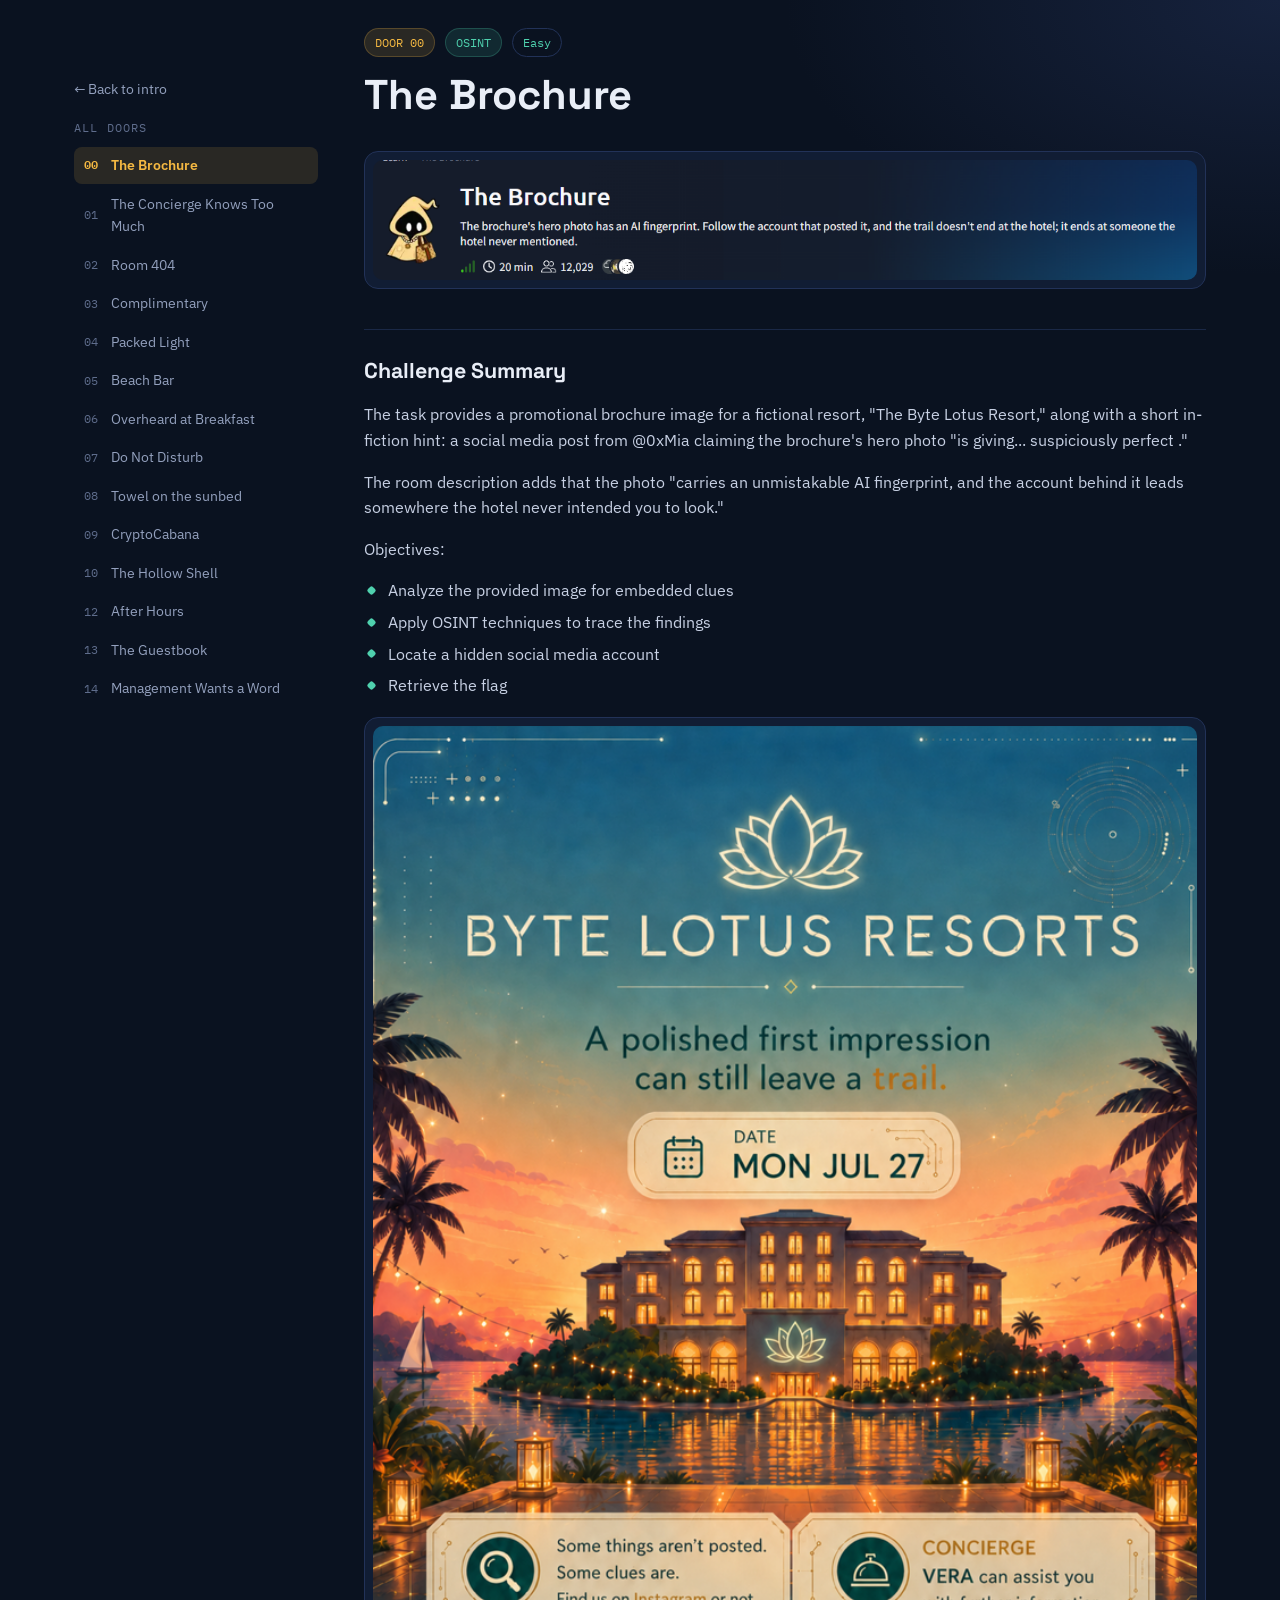
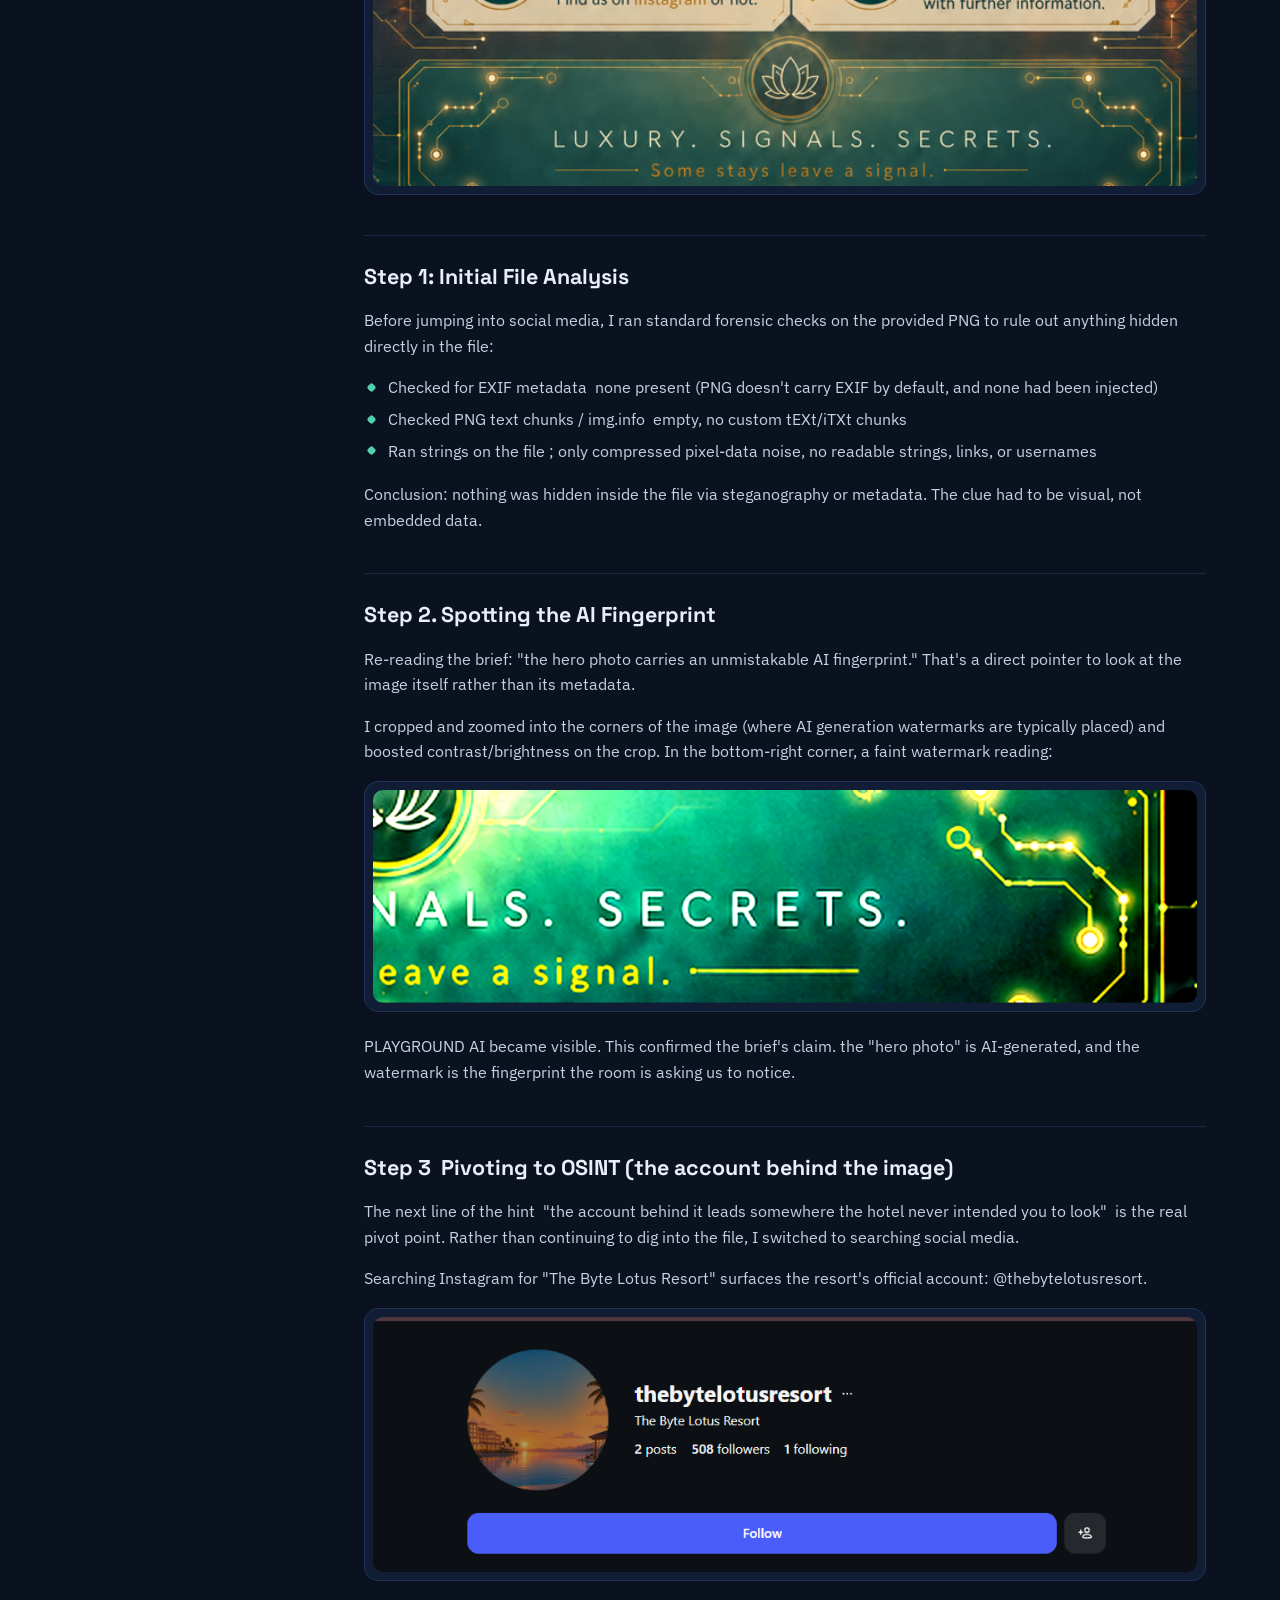
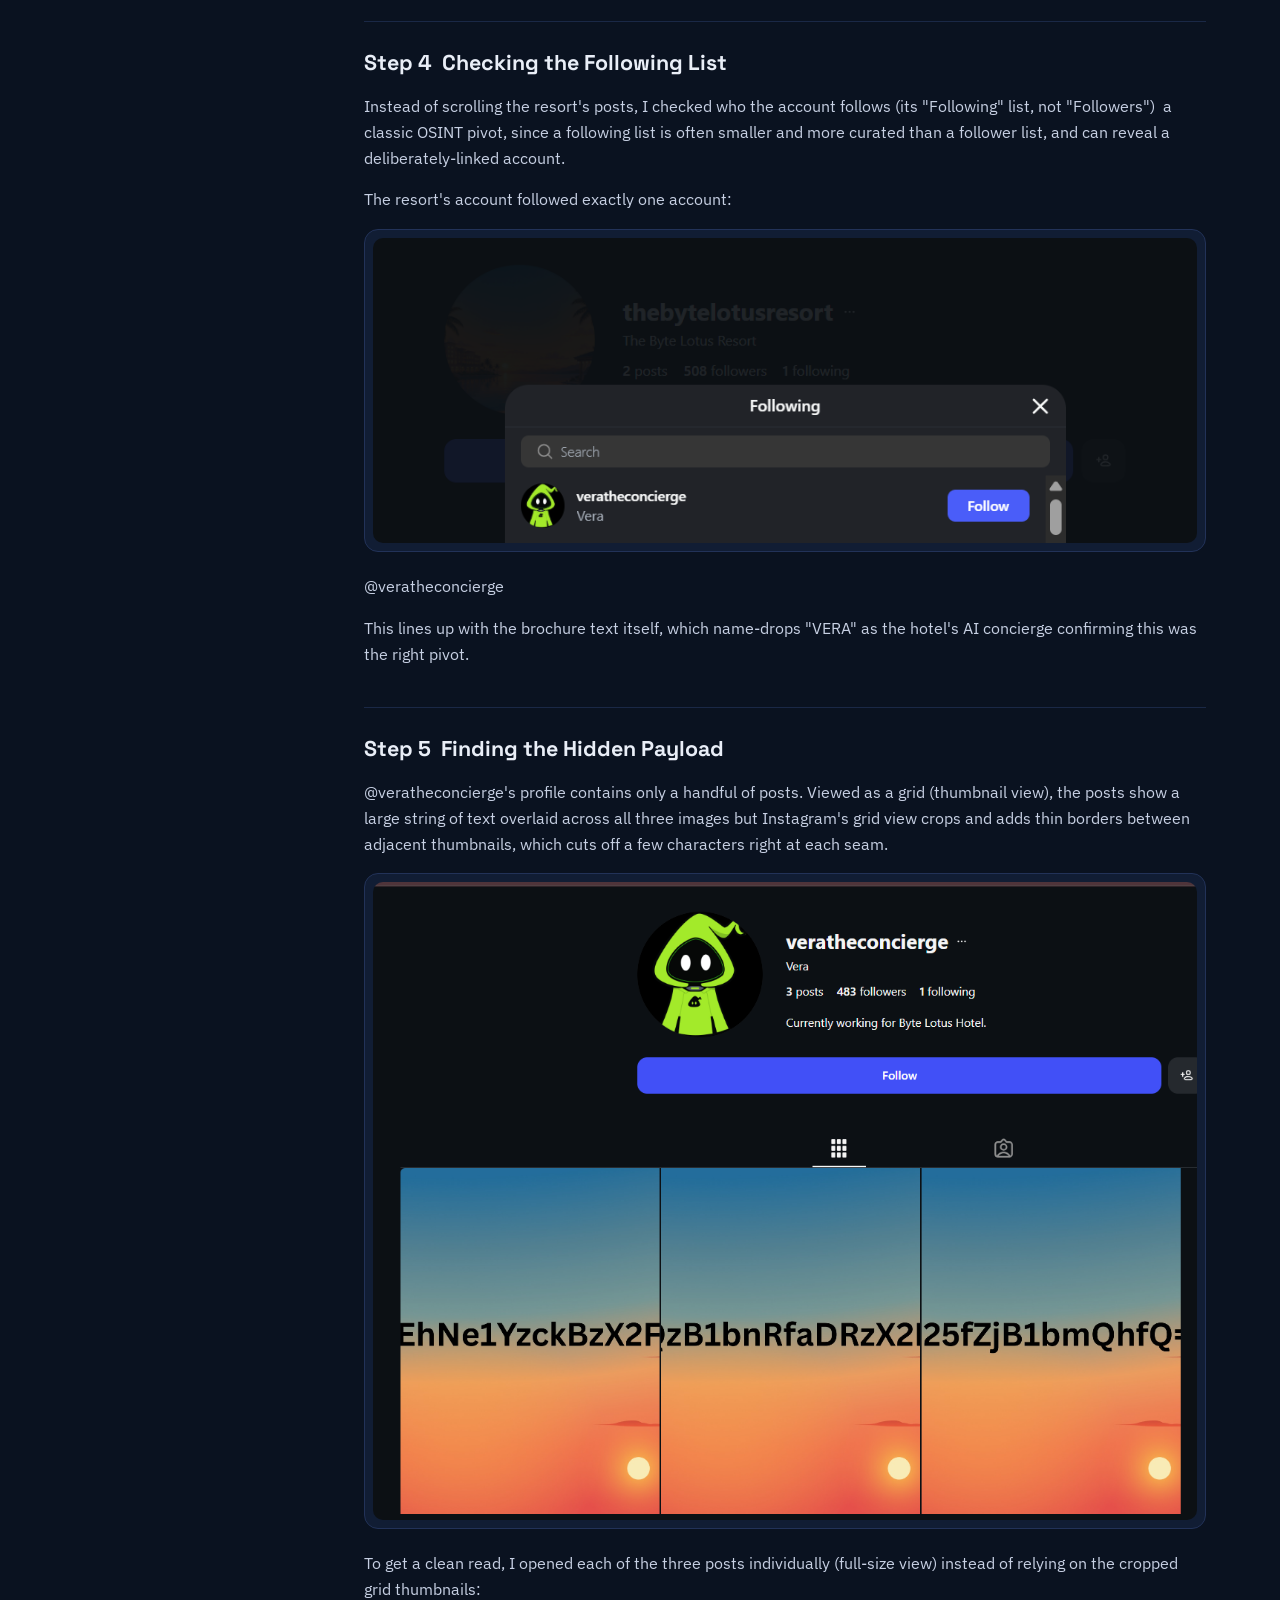
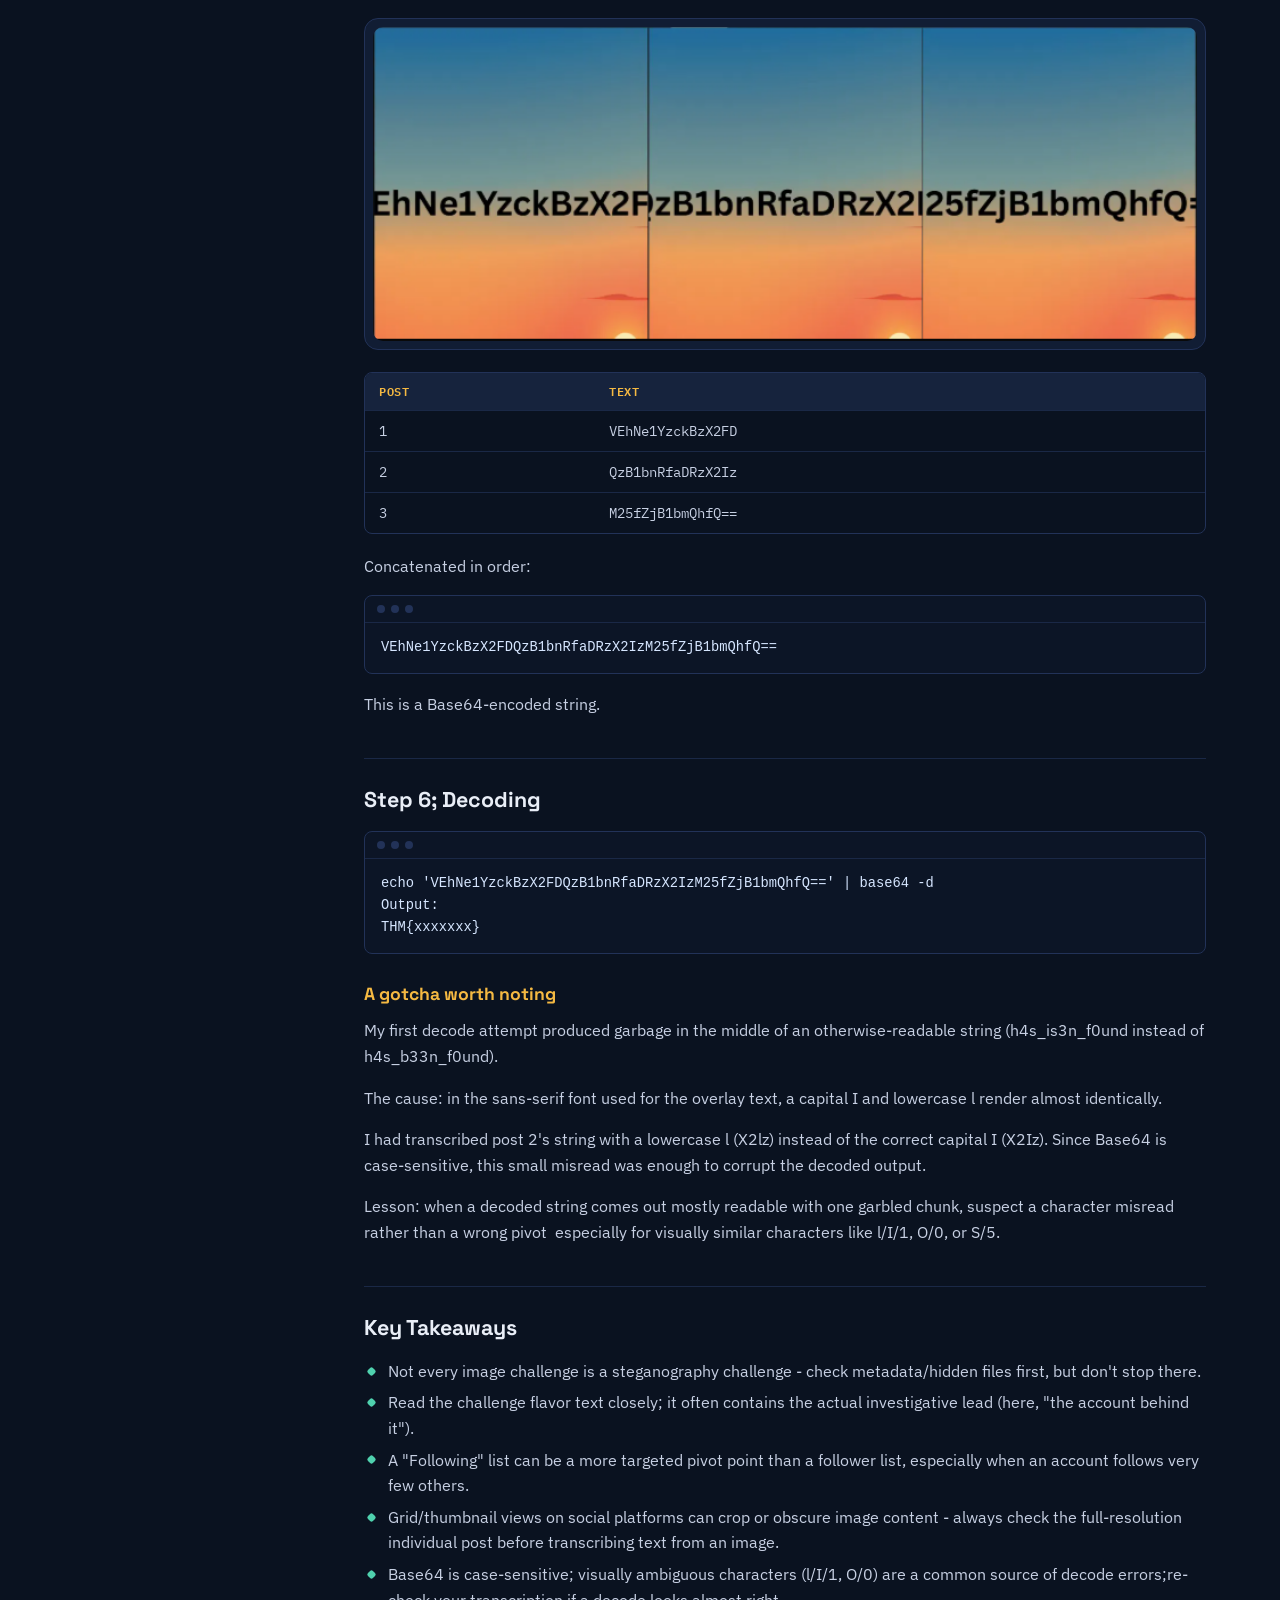
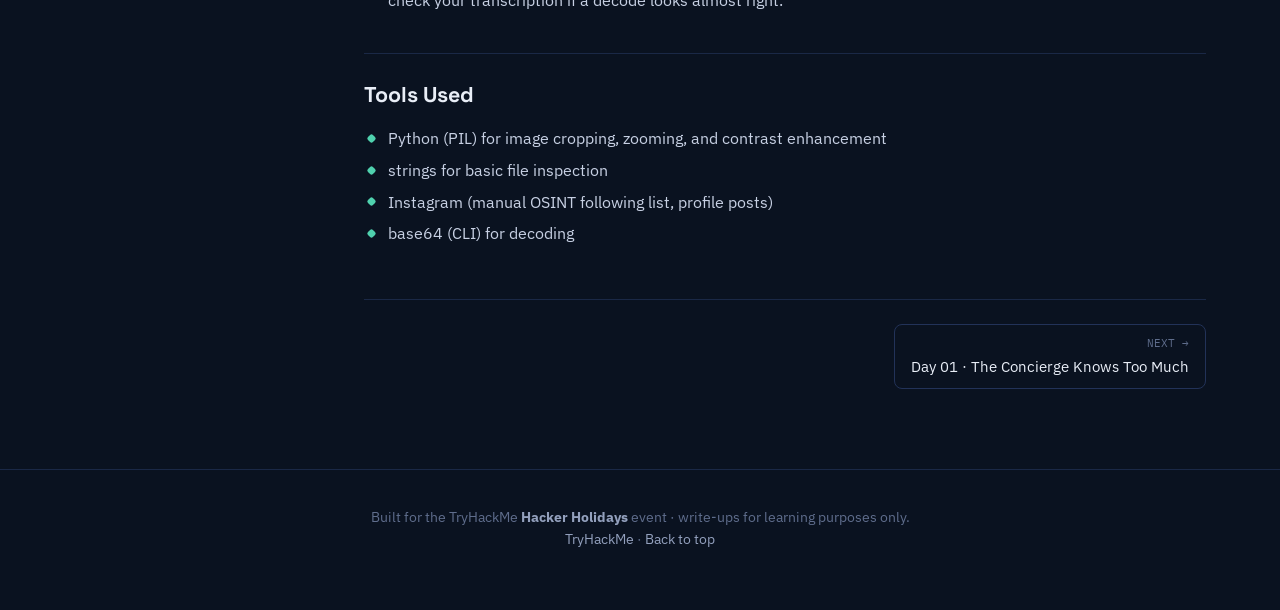
==== commit 1c371c26: "Clean up copy: remove em dashes, simplify README and hero text" ====
--- a/days/day-0.html
+++ b/days/day-0.html
@@ -3,7 +3,7 @@
 <head>
 <meta charset="UTF-8">
 <meta name="viewport" content="width=device-width, initial-scale=1">
-<title>Day 00 · The Brochure — Hacker Holidays</title>
+<title>Day 00 · The Brochure - Hacker Holidays</title>
 <meta name="description" content="Write-ups for TryHackMe's Hacker Holidays 13-day CTF: OSINT, AI security, web exploitation, cloud, forensics and boot2root.">
 <link rel="preconnect" href="https://fonts.googleapis.com">
 <link rel="preconnect" href="https://fonts.gstatic.com" crossorigin>
@@ -13,23 +13,23 @@
 </head>
 <body>
 <div class="day-shell">
-  <aside class="sidebar">
-  <a class="back" href="../index.html">← Back to intro</a>
-  <button class="mobile-toggle" type="button">Jump to a day <span class="arrow">▾</span></button>
-  <div class="sidebar-title">All doors</div>
-  <ul><li><a class="active" href="day-0.html"><span class="n">00</span>The Brochure</a></li><li><a class="" href="day-1.html"><span class="n">01</span>The Concierge Knows Too Much</a></li><li><a class="" href="day-2.html"><span class="n">02</span>Room 404</a></li><li><a class="" href="day-3.html"><span class="n">03</span>Complimentary</a></li><li><a class="" href="day-4.html"><span class="n">04</span>Packed Light</a></li><li><a class="" href="day-5.html"><span class="n">05</span>Beach Bar</a></li><li><a class="" href="day-6.html"><span class="n">06</span>Overheard at Breakfast</a></li><li><a class="" href="day-7.html"><span class="n">07</span>Do Not Disturb</a></li><li><a class="" href="day-8.html"><span class="n">08</span>Towel on the sunbed</a></li><li><a class="" href="day-9.html"><span class="n">09</span>CryptoCabana</a></li><li><a class="" href="day-10.html"><span class="n">10</span>The Hollow Shell</a></li><li><a class="" href="day-12.html"><span class="n">12</span>After Hours</a></li><li><a class="" href="day-13.html"><span class="n">13</span>The Guestbook</a></li><li><a class="" href="day-14.html"><span class="n">14</span>Management Wants a Word</a></li></ul>
+ <aside class="sidebar">
+ <a class="back" href="../index.html">← Back to intro</a>
+ <button class="mobile-toggle" type="button">Jump to a day <span class="arrow">▾</span></button>
+ <div class="sidebar-title">All doors</div>
+ <ul><li><a class="active" href="day-0.html"><span class="n">00</span>The Brochure</a></li><li><a class="" href="day-1.html"><span class="n">01</span>The Concierge Knows Too Much</a></li><li><a class="" href="day-2.html"><span class="n">02</span>Room 404</a></li><li><a class="" href="day-3.html"><span class="n">03</span>Complimentary</a></li><li><a class="" href="day-4.html"><span class="n">04</span>Packed Light</a></li><li><a class="" href="day-5.html"><span class="n">05</span>Beach Bar</a></li><li><a class="" href="day-6.html"><span class="n">06</span>Overheard at Breakfast</a></li><li><a class="" href="day-7.html"><span class="n">07</span>Do Not Disturb</a></li><li><a class="" href="day-8.html"><span class="n">08</span>Towel on the sunbed</a></li><li><a class="" href="day-9.html"><span class="n">09</span>CryptoCabana</a></li><li><a class="" href="day-10.html"><span class="n">10</span>The Hollow Shell</a></li><li><a class="" href="day-12.html"><span class="n">12</span>After Hours</a></li><li><a class="" href="day-13.html"><span class="n">13</span>The Guestbook</a></li><li><a class="" href="day-14.html"><span class="n">14</span>Management Wants a Word</a></li></ul>
 </aside>
-  <main class="day-main">
-    <div class="day-header">
-      <div class="badge-row">
-        <span class="badge day">DOOR 00</span>
-        <span class="badge cat">OSINT</span>
-        <span class="badge diff-easy">Easy</span>
-      </div>
-      <h1>The Brochure</h1>
-    </div>
-    <div class="content">
-      <figure class="shot"><img src="../images/image86.png" alt="" loading="lazy"></figure>
+ <main class="day-main">
+ <div class="day-header">
+ <div class="badge-row">
+ <span class="badge day">DOOR 00</span>
+ <span class="badge cat">OSINT</span>
+ <span class="badge diff-easy">Easy</span>
+ </div>
+ <h1>The Brochure</h1>
+ </div>
+ <div class="content">
+ <figure class="shot"><img src="../images/image86.png" alt="" loading="lazy"></figure>
 <h2>Challenge Summary</h2>
 <p>The task provides a promotional brochure image for a fictional resort, &quot;The Byte Lotus Resort,&quot; along with a short in-fiction hint: a social media post from @0xMia claiming the brochure&#x27;s hero photo &quot;is giving... suspiciously perfect .&quot;</p>
 <p>The room description adds that the photo &quot;carries an unmistakable AI fingerprint, and the account behind it leads somewhere the hotel never intended you to look.&quot;</p>
@@ -74,18 +74,18 @@
 <p>I had transcribed post 2&#x27;s string with a lowercase l (X2lz) instead of the correct capital I (X2Iz). Since Base64 is case-sensitive, this small misread was enough to corrupt the decoded output.</p>
 <p>Lesson: when a decoded string comes out mostly readable with one garbled chunk, suspect a character misread rather than a wrong pivot  especially for visually similar characters like l/I/1, O/0, or S/5.</p>
 <h2>Key Takeaways</h2>
-<ul><li>Not every image challenge is a steganography challenge — check metadata/hidden files first, but don&#x27;t stop there.</li><li>Read the challenge flavor text closely; it often contains the actual investigative lead (here, &quot;the account behind it&quot;).</li><li>A &quot;Following&quot; list can be a more targeted pivot point than a follower list, especially when an account follows very few others.</li><li>Grid/thumbnail views on social platforms can crop or obscure image content — always check the full-resolution individual post before transcribing text from an image.</li><li>Base64 is case-sensitive; visually ambiguous characters (l/I/1, O/0) are a common source of decode errors;re-check your transcription if a decode looks almost right.</li></ul>
+<ul><li>Not every image challenge is a steganography challenge - check metadata/hidden files first, but don&#x27;t stop there.</li><li>Read the challenge flavor text closely; it often contains the actual investigative lead (here, &quot;the account behind it&quot;).</li><li>A &quot;Following&quot; list can be a more targeted pivot point than a follower list, especially when an account follows very few others.</li><li>Grid/thumbnail views on social platforms can crop or obscure image content - always check the full-resolution individual post before transcribing text from an image.</li><li>Base64 is case-sensitive; visually ambiguous characters (l/I/1, O/0) are a common source of decode errors;re-check your transcription if a decode looks almost right.</li></ul>
 <h2>Tools Used</h2>
 <ul><li>Python (PIL) for image cropping, zooming, and contrast enhancement</li><li>strings for basic file inspection</li><li>Instagram (manual OSINT following list, profile posts)</li><li>base64 (CLI) for decoding</li></ul>
-    </div>
-    <div class="day-pager"><span></span><a class="pager-btn next" href="day-1.html"><span class="lbl">Next →</span><span class="ttl">Day 01 · The Concierge Knows Too Much</span></a></div>
-  </main>
+ </div>
+ <div class="day-pager"><span></span><a class="pager-btn next" href="day-1.html"><span class="lbl">Next →</span><span class="ttl">Day 01 · The Concierge Knows Too Much</span></a></div>
+ </main>
 </div>
 <footer>
-  <div class="wrap">
-    Built for the TryHackMe <strong style="color:var(--text-muted)">Hacker Holidays</strong> event · write-ups for learning purposes only.<br>
-    <a href="https://tryhackme.com" target="_blank" rel="noopener">TryHackMe</a> · <a href="../index.html">Back to top</a>
-  </div>
+ <div class="wrap">
+ Built for the TryHackMe <strong style="color:var(--text-muted)">Hacker Holidays</strong> event · write-ups for learning purposes only.<br>
+ <a href="https://tryhackme.com" target="_blank" rel="noopener">TryHackMe</a> · <a href="../index.html">Back to top</a>
+ </div>
 </footer>
 
 <script src="../script.js"></script>
